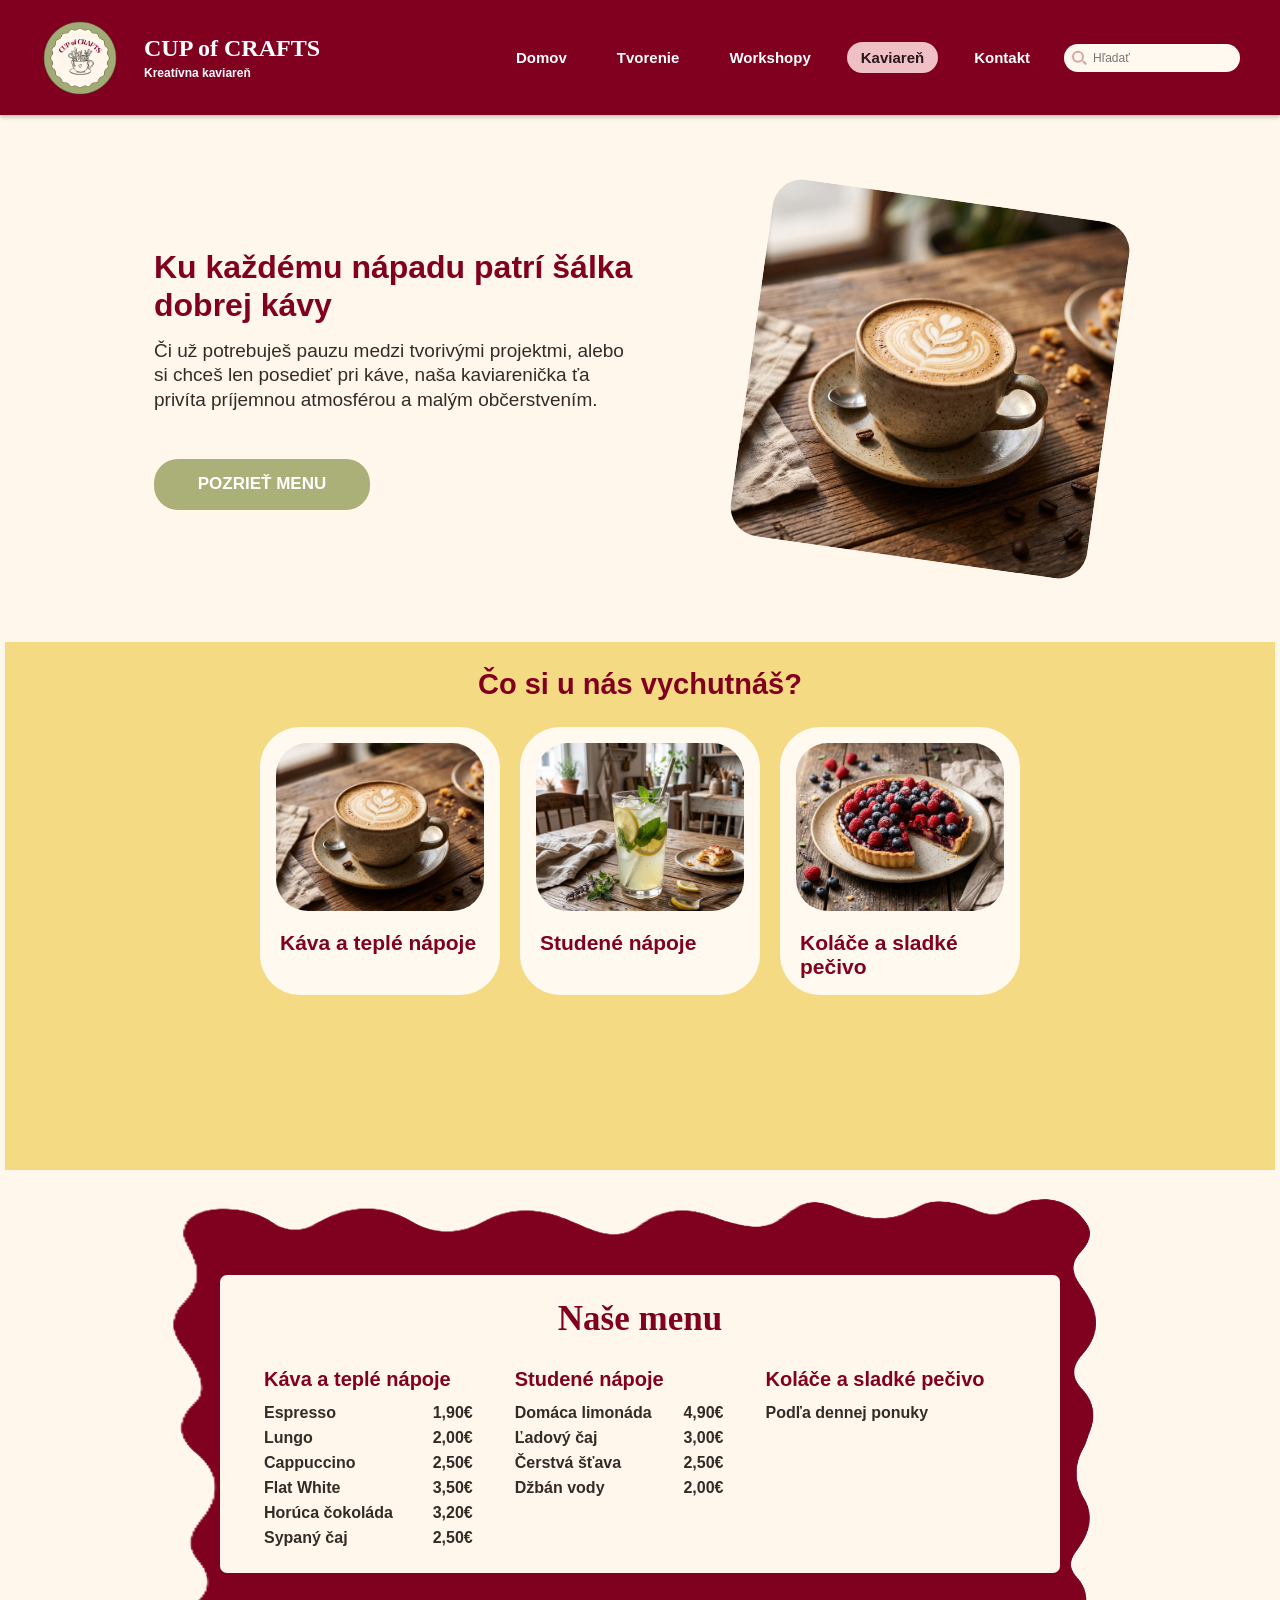
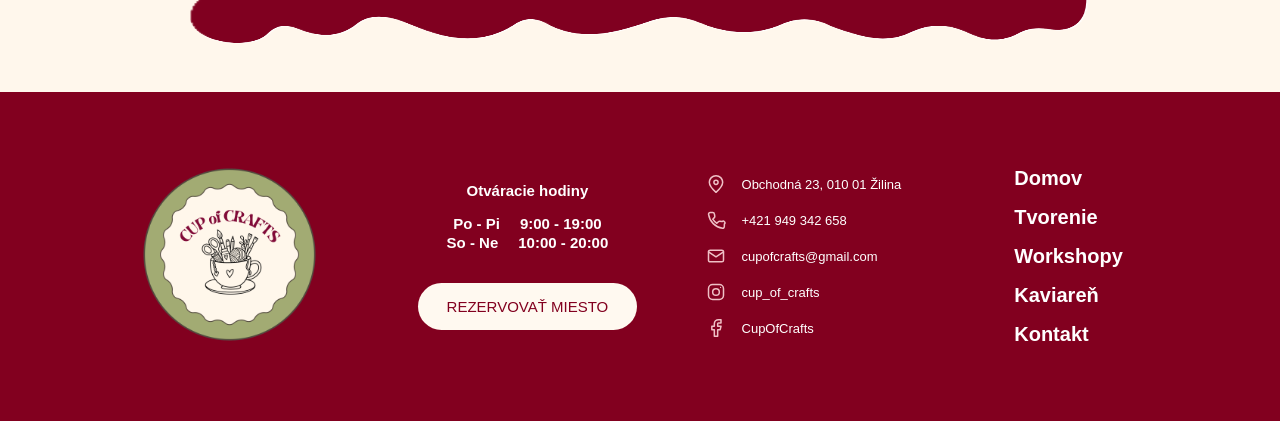
==== kaviaren.html @ c4d0d966 "vytvorenie podstranky kaviaren" ====
<!doctype html>
<html lang="sk">
<head>
  <meta charset="utf-8">
  <meta name="viewport" content="width=device-width, initial-scale=1">
  <meta name="theme-color" content="#82001f">
  <meta name="description" content="Pozri si ponuku kávy, studených nápojov a koláčov v kaviarni CUP of CRAFTS.">
  <title>Kaviareň | CUP of CRAFTS</title>
  <link rel="stylesheet" href="styles.css">
  <script src="script.js" defer></script>
</head>
<body class="page-kaviaren">
  <header class="site-header">
    <div class="header-inner">
      <a class="brand" href="index.html" aria-label="CUP of CRAFTS, domov">
        <img class="brand-seal" src="img/logo.png" alt="">
        <span class="brand-copy">
          <span class="brand-name">CUP of CRAFTS</span>
          <span class="brand-tagline">Kreatívna kaviareň</span>
        </span>
      </a>

      <button class="menu-toggle" type="button" aria-expanded="false" aria-controls="main-nav" aria-label="Otvoriť navigáciu">
        <span></span><span></span><span></span>
      </button>

      <nav class="main-nav" id="main-nav" aria-label="Hlavná navigácia">
        <a class="nav-link" href="index.html">Domov</a>
        <a class="nav-link" href="tvorenie.html">Tvorenie</a>
        <a class="nav-link" href="workshopy.html">Workshopy</a>
        <a class="nav-link is-active" href="kaviaren.html" aria-current="page">Kaviareň</a>
        <a class="nav-link" href="#kontakt">Kontakt</a>
      </nav>

      <form class="site-search" role="search">
        <label class="visually-hidden" for="site-search-input">Hľadať na stránke</label>
        <input id="site-search-input" name="q" type="search" placeholder="Hľadať" autocomplete="off">
        <button class="search-button" type="submit" aria-label="Hľadať"></button>
      </form>
    </div>
  </header>

  <main>
    <section class="cafe-intro searchable" id="uvod" aria-labelledby="cafe-title">
      <div class="cafe-intro-inner">
        <div class="cafe-intro-copy">
          <h1 id="cafe-title">Ku každému nápadu patrí šálka dobrej kávy</h1>
          <p>Či už potrebuješ pauzu medzi tvorivými projektmi, alebo si chceš len posedieť pri káve, naša kaviarenička ťa privíta príjemnou atmosférou a malým občerstvením.</p>
          <a class="button button-primary" href="#menu">Pozrieť menu</a>
        </div>
        <img class="cafe-intro-image" src="img/kavicka.jpg" alt="Šálka cappuccina s latte art na drevenom stole">
      </div>
    </section>

    <section class="cafe-offer searchable" aria-labelledby="cafe-offer-title">
      <div class="cafe-offer-inner">
        <h2 id="cafe-offer-title">Čo si u nás vychutnáš?</h2>
        <div class="cafe-offer-grid">
          <article class="cafe-offer-card">
            <img src="img/kavicka.jpg" alt="Šálka cappuccina s latte art" loading="lazy">
            <h3>Káva a teplé nápoje</h3>
          </article>
          <article class="cafe-offer-card">
            <img src="img/limonada.jpg" alt="Domáca limonáda s citrónom a mätou" loading="lazy">
            <h3>Studené nápoje</h3>
          </article>
          <article class="cafe-offer-card">
            <img src="img/kolacik.jpg" alt="Koláč s čerstvým lesným ovocím" loading="lazy">
            <h3>Koláče a sladké pečivo</h3>
          </article>
        </div>
      </div>
    </section>

    <section class="cafe-menu searchable" id="menu" aria-labelledby="cafe-menu-title">
      <div class="cafe-menu-frame">
        <img class="cafe-menu-frame-image" src="img/ramcek.png" alt="" aria-hidden="true">
        <div class="cafe-menu-card">
          <h2 id="cafe-menu-title">Naše menu</h2>
          <div class="cafe-menu-columns">
            <div class="cafe-menu-category">
              <h3>Káva a teplé nápoje</h3>
              <ul>
                <li><span>Espresso</span><span>1,90€</span></li>
                <li><span>Lungo</span><span>2,00€</span></li>
                <li><span>Cappuccino</span><span>2,50€</span></li>
                <li><span>Flat White</span><span>3,50€</span></li>
                <li><span>Horúca čokoláda</span><span>3,20€</span></li>
                <li><span>Sypaný čaj</span><span>2,50€</span></li>
              </ul>
            </div>
            <div class="cafe-menu-category">
              <h3>Studené nápoje</h3>
              <ul>
                <li><span>Domáca limonáda</span><span>4,90€</span></li>
                <li><span>Ľadový čaj</span><span>3,00€</span></li>
                <li><span>Čerstvá šťava</span><span>2,50€</span></li>
                <li><span>Džbán vody</span><span>2,00€</span></li>
              </ul>
            </div>
            <div class="cafe-menu-category">
              <h3>Koláče a sladké pečivo</h3>
              <p>Podľa dennej ponuky</p>
            </div>
          </div>
        </div>
      </div>
    </section>

    <p class="search-status visually-hidden" id="search-status" aria-live="polite"></p>
  </main>

  <footer class="site-footer" id="kontakt">
    <div class="footer-inner">
      <a class="footer-brand" href="index.html" aria-label="CUP of CRAFTS, späť na začiatok">
        <img class="brand-seal brand-seal-footer" src="img/logo.png" alt="">
      </a>

      <div class="footer-hours">
        <h2>Otváracie hodiny</h2>
        <p><span>Po - Pi</span><span>9:00 - 19:00</span></p>
        <p><span>So - Ne</span><span>10:00 - 20:00</span></p>
        <a class="button footer-button" href="tel:+421949342658">Rezervovať miesto</a>
      </div>

      <address class="footer-contact">
        <p><svg class="footer-contact-icon" viewBox="0 0 24 24" fill="none" stroke="currentColor" stroke-width="1.8" stroke-linecap="round" stroke-linejoin="round" aria-hidden="true"><path d="M20 10c0 5-8 12-8 12S4 15 4 10a8 8 0 1 1 16 0Z"/><circle cx="12" cy="10" r="2.5"/></svg><a href="https://maps.google.com/?q=Obchodn%C3%A1+23,+010+01+%C5%BDilina">Obchodná 23, 010 01 Žilina</a></p>
        <p><svg class="footer-contact-icon" viewBox="0 0 24 24" fill="none" stroke="currentColor" stroke-width="1.8" stroke-linecap="round" stroke-linejoin="round" aria-hidden="true"><path d="M22 16.92v3a2 2 0 0 1-2.18 2A19.79 19.79 0 0 1 3.08 5.18 2 2 0 0 1 5.07 3h3a2 2 0 0 1 2 1.72l.45 2.7a2 2 0 0 1-.57 1.73L8.1 11a16 16 0 0 0 4.9 4.9l1.85-1.85a2 2 0 0 1 1.73-.57l2.7.45A2 2 0 0 1 22 16.92Z"/></svg><a href="tel:+421949342658">+421 949 342 658</a></p>
        <p><svg class="footer-contact-icon" viewBox="0 0 24 24" fill="none" stroke="currentColor" stroke-width="1.8" stroke-linecap="round" stroke-linejoin="round" aria-hidden="true"><rect x="3" y="5" width="18" height="14" rx="2"/><path d="m3 7 9 6 9-6"/></svg><a href="mailto:cupofcrafts@gmail.com">cupofcrafts@gmail.com</a></p>
        <p><svg class="footer-contact-icon" viewBox="0 0 24 24" fill="none" stroke="currentColor" stroke-width="1.8" stroke-linecap="round" stroke-linejoin="round" aria-hidden="true"><rect x="3" y="3" width="18" height="18" rx="5"/><circle cx="12" cy="12" r="4"/><circle cx="17.5" cy="6.5" r=".7" fill="currentColor" stroke="none"/></svg><a href="https://instagram.com/cup_of_crafts">cup_of_crafts</a></p>
        <p><svg class="footer-contact-icon" viewBox="0 0 24 24" fill="none" stroke="currentColor" stroke-width="1.8" stroke-linecap="round" stroke-linejoin="round" aria-hidden="true"><path d="M18 2h-3a5 5 0 0 0-5 5v3H7v4h3v8h4v-8h3l1-4h-4V7a1 1 0 0 1 1-1h3z"/></svg><a href="https://facebook.com/CupOfCrafts">CupOfCrafts</a></p>
      </address>

      <nav class="footer-nav" aria-label="Navigácia v pätičke">
        <a href="index.html">Domov</a>
        <a href="tvorenie.html">Tvorenie</a>
        <a href="workshopy.html">Workshopy</a>
        <a href="kaviaren.html" aria-current="page">Kaviareň</a>
        <a href="#kontakt">Kontakt</a>
      </nav>
    </div>
  </footer>
</body>
</html>
---- styles.css ----
:root {
  color-scheme: light;
  --burgundy: #82001f;
  --cream: #fff7ec;
  --yellow: #f4da83;
  --olive: #aab078;
  --pink: #efc0c6;
  --card: #fff9f0;
  --text: #332b27;
  --placeholder: #e9e1d5;
  --serif: "DM Serif Display", Georgia, serif;
  --sans: Arial, "Helvetica Neue", sans-serif;
}

* {
  box-sizing: border-box;
}

html {
  scroll-behavior: smooth;
}

body {
  margin: 0;
  background: var(--cream);
  color: var(--text);
  font-family: var(--sans);
  font-size: 15px;
}

a {
  color: inherit;
}

h1,
h2,
h3 {
  color: var(--burgundy);
  font-family: var(--serif);
}

.section-shell {
  width: min(100% - 64px, 1200px);
  margin-inline: auto;
}

.visually-hidden {
  position: absolute;
  width: 1px;
  height: 1px;
  padding: 0;
  overflow: hidden;
  clip: rect(0, 0, 0, 0);
  white-space: nowrap;
  clip-path: inset(50%);
  border: 0;
}

.image-placeholder {
  display: block;
  background: var(--placeholder);
}

.site-header {
  position: relative;
  z-index: 2;
  min-height: clamp(86px, 9.55vw, 115px);
  background: var(--burgundy);
  color: white;
  box-shadow: 0 2px 4px rgb(34 17 10 / 25%);
}

.header-inner {
  display: flex;
  align-items: center;
  justify-content: space-between;
  width: min(100% - 64px, 1200px);
  min-height: clamp(86px, 9.55vw, 115px);
  margin-inline: auto;
  gap: 20px;
}

.brand {
  display: inline-flex;
  flex: 0 0 auto;
  align-items: center;
  gap: clamp(18px, 2vw, 24px);
  color: white;
  text-decoration: none;
}

.brand-seal {
  width: clamp(60px, 6.67vw, 80px);
  height: clamp(60px, 6.67vw, 80px);
  flex: 0 0 auto;
  border-radius: 50%;
  object-fit: contain;
}

.brand-copy {
  display: grid;
  gap: 4px;
}

.brand-name {
  font-family: var(--serif);
  font-size: clamp(18px, 2vw, 24px);
  font-weight: 700;
  white-space: nowrap;
}

.brand-tagline {
  font-size: clamp(9px, 1vw, 12px);
  font-weight: 700;
}

.main-nav {
  display: flex;
  align-items: center;
  gap: clamp(8px, 1.8vw, 22px);
  margin-left: auto;
}

.nav-link {
  padding: clamp(5px, 0.56vw, 7px) clamp(10px, 1.2vw, 14px);
  border-radius: 20px;
  color: white;
  font-size: clamp(11px, 1.22vw, 15px);
  font-weight: 700;
  text-decoration: none;
  white-space: nowrap;
}

.nav-link:hover,
.nav-link:focus-visible,
.nav-link.is-active {
  background: var(--pink);
  color: #28151a;
}

.site-search {
  position: relative;
  flex: 0 1 clamp(132px, 14.67vw, 176px);
}

.site-search input {
  width: 100%;
  height: clamp(21px, 2.34vw, 28px);
  padding: 3px 26px 3px 29px;
  border: 0;
  border-radius: 20px;
  background: var(--card);
  color: var(--text);
  font: clamp(9px, 1vw, 12px) var(--sans);
}

.search-button {
  position: absolute;
  top: 50%;
  left: 8px;
  width: 12px;
  height: 12px;
  padding: 0;
  transform: translateY(-60%);
  border: 2px solid #d6a5a9;
  border-radius: 50%;
  background: transparent;
  cursor: pointer;
}

.search-button::after {
  position: absolute;
  right: -5px;
  bottom: -3px;
  width: 5px;
  height: 2px;
  transform: rotate(45deg);
  background: #d6a5a9;
  content: "";
}

.menu-toggle {
  display: none;
}

.hero {
  display: flex;
  min-height: 550px;
  align-items: center;
  background:
    linear-gradient(90deg, rgb(0 0 0 / 78%) 0%, rgb(0 0 0 / 58%) 42%, rgb(0 0 0 / 24%) 76%, rgb(0 0 0 / 8%) 100%),
    url("img/hero1.jpg") center / cover no-repeat;
}

.hero-inner {
  width: min(100% - 64px, 1200px);
  margin: 0 auto;
  padding-block: 35px;
}

.hero h1 {
  margin: 0 0 clamp(14px, 1.56vw, 19px);
  color: white;
  font-family: var(--serif);
  font-size: clamp(36px, 4vw, 48px);
  font-weight: 700;
  line-height: 1.08;
  text-shadow: 0 1px 3px rgb(40 27 19 / 55%);
}

.hero-copy {
  max-width: clamp(360px, 40vw, 480px);
  margin: 0 0 clamp(17px, 1.89vw, 23px);
  color: white;
  font-size: clamp(14px, 1.56vw, 19px);
  font-weight: 700;
  line-height: 1.3;
  text-shadow: 0 1px 3px rgb(40 27 19 / 70%);
}

.button {
  display: inline-flex;
  min-width: clamp(162px, 18vw, 216px);
  min-height: clamp(38px, 4.23vw, 51px);
  align-items: center;
  justify-content: center;
  padding: clamp(9px, 1vw, 12px) clamp(22px, 2.45vw, 29px);
  border: 0;
  border-radius: 24px;
  font-family: var(--sans);
  font-size: clamp(13px, 1.45vw, 17px);
  font-weight: 700;
  line-height: 1.2;
  text-align: center;
  text-decoration: none;
  text-transform: uppercase;
  transition: filter 160ms ease, transform 160ms ease;
}

.button:hover {
  filter: brightness(0.96);
  transform: translateY(-1px);
}

.button:focus-visible,
a:focus-visible,
button:focus-visible,
input:focus-visible {
  outline: 3px solid #e6a8b4;
  outline-offset: 3px;
}

.button-primary,
.button-secondary {
  background: var(--olive);
  color: white;
}

.intro {
  display: grid;
  min-height: 550px;
  grid-template-columns: 1fr 1fr;
  align-items: center;
  gap: clamp(74px, 8.22vw, 99px);
  padding-block: clamp(46px, 5.12vw, 61px);
}

.intro-copy {
  padding-left: clamp(26px, 2.89vw, 35px);
}

.intro h2,
.feature-copy h2 {
  margin: 0 0 clamp(27px, 3vw, 36px);
  font-size: clamp(24px, 2.67vw, 32px);
  line-height: 1.2;
}

.intro p,
.feature-copy p {
  margin: 0 0 clamp(19px, 2.11vw, 25px);
  font-size: clamp(14px, 1.56vw, 19px);
  line-height: 1.38;
}

.intro-image {
  display: block;
  width: clamp(250px, 30vw, 360px);
  aspect-ratio: 1;
  justify-self: center;
  box-shadow: 0 5px 12px rgb(51 43 39 / 22%);
  object-fit: cover;
}

.offer-section {
  margin: clamp(18px, 2vw, 24px) clamp(14px, 1.56vw, 19px) 0;
  min-height: 550px;
  padding: clamp(56px, 6.2vw, 76px) 0 clamp(50px, 5.56vw, 67px);
  background: var(--yellow);
}

.offer-inner {
  width: min(100% - 64px, 1200px);
}

.offer-section h2 {
  margin: 0 0 clamp(28px, 3.11vw, 37px);
  font-size: clamp(26px, 2.89vw, 35px);
  line-height: 1.2;
  text-align: center;
}

.offer-grid {
  display: grid;
  grid-template-columns: repeat(4, minmax(0, 1fr));
  justify-content: center;
  gap: clamp(20px, 2.5vw, 30px);
}

.offer-card {
  display: flex;
  width: 100%;
  max-width: 250px;
  min-height: clamp(244px, 27.2vw, 326px);
  flex-direction: column;
  align-items: center;
  justify-self: center;
  padding: clamp(22px, 2.45vw, 29px) clamp(12px, 1.34vw, 16px) clamp(17px, 1.89vw, 23px);
  border-radius: clamp(34px, 3.78vw, 45px);
  background: var(--card);
  color: var(--text);
  text-align: center;
  text-decoration: none;
  transition: transform 160ms ease;
}

.offer-card:hover {
  transform: translateY(-3px);
}

.offer-image {
  width: clamp(82px, 9.12vw, 110px);
  height: clamp(82px, 9.12vw, 110px);
  margin-bottom: clamp(12px, 1.34vw, 16px);
  filter: drop-shadow(0 4px 5px rgb(51 43 39 / 22%));
  object-fit: contain;
}

.offer-card h3 {
  display: grid;
  min-height: 2.3em;
  place-items: center;
  margin: 0 0 clamp(18px, 2vw, 24px);
  font-family: var(--sans);
  font-size: clamp(15px, 1.67vw, 20px);
  line-height: 1.15;
}

.offer-card p {
  margin: 0;
  font-size: clamp(12px, 1.34vw, 16px);
  line-height: 1.25;
}

@media (max-width: 1100px) {
  .offer-grid {
    grid-template-columns: repeat(2, minmax(0, 250px));
    justify-content: center;
  }
}

.feature-row {
  display: flex;
  min-height: 550px;
  align-items: center;
  justify-content: space-between;
  gap: clamp(78px, 8.67vw, 104px);
  padding-block: clamp(36px, 4vw, 48px);
}

.feature-image {
  width: clamp(300px, 33.33vw, 400px);
  height: clamp(300px, 33.33vw, 400px);
  flex: 0 0 clamp(300px, 33.33vw, 400px);
  box-shadow: 0 5px 12px rgb(51 43 39 / 22%);
  object-fit: cover;
}

.feature-copy {
  flex: 1 1 0;
}

.feature-copy h2 {
  margin-bottom: clamp(26px, 2.89vw, 35px);
}

.feature-copy .button {
  margin-top: clamp(16px, 1.78vw, 21px);
}

.free-create {
  padding-top: clamp(36px, 4vw, 48px);
  padding-bottom: clamp(36px, 4vw, 48px);
}

.free-create .feature-copy p {
  margin-bottom: 19px;
}

.feature-band {
  margin: 0 clamp(2px, 0.22vw, 3px);
  min-height: 550px;
  background: var(--pink);
}

.feature-row-reverse {
  flex-direction: row-reverse;
}

.feature-row-reverse .feature-copy {
  padding-left: clamp(20px, 2.23vw, 27px);
}

.cafe-row {
  min-height: 550px;
}

.cafe-image {
  margin-left: clamp(-16px, -1.33vw, -12px);
  object-position: center 70%;
}

.site-footer {
  width: 100%;
  min-height: clamp(247px, 27.45vw, 329px);
  background: var(--burgundy);
  color: white;
}

.footer-inner {
  display: grid;
  width: min(100% - 64px, 1200px);
  min-height: clamp(247px, 27.45vw, 329px);
  grid-template-columns: 1.15fr 1.35fr 1.3fr 0.75fr;
  align-items: center;
  gap: clamp(28px, 3.11vw, 37px);
  margin-inline: auto;
  padding: clamp(32px, 3.56vw, 43px) clamp(52px, 5.78vw, 69px);
}

.footer-brand {
  justify-self: center;
}

.brand-seal-footer {
  width: clamp(142px, 15.78vw, 189px);
  height: clamp(142px, 15.78vw, 189px);
}

.footer-hours h2 {
  margin: 0 0 clamp(12px, 1.34vw, 16px);
  color: white;
  font-family: var(--sans);
  font-size: clamp(11px, 1.23vw, 15px);
  text-align: center;
}

.footer-hours p {
  display: flex;
  justify-content: center;
  gap: clamp(15px, 1.67vw, 20px);
  margin: 0;
  font-size: clamp(11px, 1.23vw, 15px);
  font-weight: 700;
  line-height: 1.25;
}

.footer-button {
  display: flex;
  width: fit-content;
  min-width: clamp(156px, 17.34vw, 208px);
  min-height: clamp(35px, 3.9vw, 47px);
  margin: clamp(23px, 2.56vw, 31px) auto 0;
  background: var(--card);
  color: var(--burgundy);
  font-size: clamp(11px, 1.23vw, 15px);
  font-weight: 400;
}

.footer-contact {
  display: grid;
  gap: clamp(12px, 1.34vw, 16px);
  font-size: clamp(10px, 1.12vw, 13px);
  font-style: normal;
}

.footer-contact p {
  display: flex;
  align-items: center;
  gap: clamp(12px, 1.34vw, 16px);
  margin: 0;
}

.footer-contact-icon {
  width: 20px;
  height: 20px;
  flex: 0 0 20px;
  color: var(--pink);
}

.footer-contact a {
  text-decoration: none;
}

.footer-contact a:hover,
.footer-nav a:hover {
  text-decoration: underline;
}

.footer-nav {
  display: grid;
  gap: clamp(12px, 1.34vw, 16px);
}

.footer-nav a {
  color: white;
  font-size: clamp(15px, 1.67vw, 20px);
  font-weight: 700;
  text-decoration: none;
}

.page-tvorenie .header-inner {
  width: min(100% - 64px, 1200px);
}

.page-workshopy .workshop-hero {
  display: flex;
  min-height: 500px;
  align-items: center;
  background:
    linear-gradient(90deg, rgb(0 0 0 / 70%) 0%, rgb(0 0 0 / 38%) 48%, rgb(0 0 0 / 8%) 100%),
    url("img/workshopy_hero.jpg") center 52% / cover no-repeat;
}

.workshop-hero-inner {
  width: min(100% - 64px, 1200px);
  margin-inline: auto;
  padding-block: 36px;
}

.workshop-hero h1 {
  margin: 0 0 20px;
  color: white;
  font-family: var(--sans);
  font-size: clamp(34px, 4vw, 48px);
  font-weight: 700;
  line-height: 1.1;
  text-shadow: 0 1px 3px rgb(40 27 19 / 60%);
}

.workshop-hero p {
  margin: 0;
  color: white;
  font-size: clamp(15px, 1.56vw, 19px);
  font-weight: 700;
  text-transform: uppercase;
  text-shadow: 0 1px 3px rgb(40 27 19 / 70%);
}

.workshop-intro {
  display: flex;
  min-height: 500px;
  flex-direction: column;
  align-items: center;
  justify-content: center;
  padding: 38px 24px 44px;
  text-align: center;
}

.workshop-intro h2,
.workshop-gallery h2 {
  margin: 0 0 18px;
  font-family: var(--sans);
  font-size: clamp(25px, 2.67vw, 32px);
  line-height: 1.2;
}

.workshop-intro p {
  margin: 0 0 14px;
  font-size: clamp(14px, 1.56vw, 18px);
  font-weight: 700;
  line-height: 1.3;
}

.workshop-intro .workshop-intro-prompt {
  margin-bottom: 24px;
}

.workshop-included {
  display: flex;
  min-height: 86px;
  align-items: center;
  gap: 14px;
  padding: 14px 22px;
  border: 2px solid var(--burgundy);
  border-radius: 20px;
  color: var(--burgundy);
  text-align: left;
}

.workshop-included svg {
  width: 40px;
  height: 40px;
  flex: 0 0 40px;
}

.workshop-included span {
  font-size: clamp(14px, 1.45vw, 17px);
  line-height: 1.2;
}

.workshop-schedule {
  min-height: 500px;
  margin: 0 clamp(3px, 0.35vw, 8px);
  padding: 26px clamp(32px, 4.8vw, 58px) 50px;
  background: var(--yellow);
}

.workshop-schedule-inner {
  width: min(100%, 1120px);
  margin-inline: auto;
}

.workshop-schedule h2 {
  margin: 0 0 27px;
  font-family: var(--sans);
  font-size: clamp(23px, 2.45vw, 29px);
  line-height: 1.2;
}

.workshop-list {
  display: grid;
  gap: 20px;
}

.workshop-card {
  display: grid;
  min-height: 250px;
  grid-template-columns: minmax(150px, 0.82fr) minmax(0, 2fr) minmax(130px, 0.78fr);
  align-items: center;
  gap: clamp(20px, 3.3vw, 40px);
  padding: 18px clamp(22px, 3.8vw, 46px);
  border-radius: 38px;
  background: var(--card);
}

.workshop-date {
  display: grid;
  justify-items: center;
  gap: 7px;
  color: var(--burgundy);
  text-align: center;
}

.workshop-date svg {
  width: 36px;
  height: 36px;
}

.workshop-date strong {
  font-size: clamp(20px, 2.34vw, 28px);
  line-height: 1.1;
}

.workshop-date span {
  color: var(--text);
  font-size: clamp(12px, 1.34vw, 16px);
  font-weight: 700;
  white-space: nowrap;
}

.workshop-details h3 {
  margin: 0 0 10px;
  font-family: var(--sans);
  font-size: clamp(17px, 1.9vw, 23px);
  line-height: 1.15;
}

.workshop-details p {
  margin: 0 0 12px;
  font-size: clamp(12px, 1.34vw, 15px);
  line-height: 1.4;
}

.workshop-details .workshop-price {
  margin-bottom: 16px;
  color: var(--burgundy);
  font-weight: 700;
}

.workshop-button {
  min-width: 150px;
  min-height: 30px;
  padding: 6px 20px;
  background: var(--olive);
  color: white;
  font-size: 12px;
}

.workshop-card-image {
  display: block;
  width: 100%;
  max-width: 156px;
  aspect-ratio: 1.25;
  justify-self: end;
  border-radius: 24px;
  object-fit: cover;
}

.workshop-gallery {
  min-height: 500px;
  padding: 60px clamp(24px, 3.2vw, 38px) 94px;
  text-align: center;
}

.workshop-gallery h2 {
  margin-bottom: 38px;
}

.workshop-gallery-grid {
  display: grid;
  width: min(100%, 1200px);
  grid-template-columns: repeat(4, minmax(0, 1fr));
  gap: clamp(18px, 3vw, 36px);
  margin-inline: auto;
}

.workshop-gallery-grid img {
  display: block;
  width: 100%;
  aspect-ratio: 1;
  object-fit: cover;
}

.creation-intro {
  width: 100%;
  min-height: 500px;
  padding-block: 70px;
}

.creation-intro-inner {
  display: grid;
  min-height: 360px;
  grid-template-columns: 1fr 0.9fr;
  align-items: center;
  gap: clamp(60px, 8vw, 120px);
}

.creation-intro-copy {
  padding-left: 32px;
}

.creation-intro h1 {
  margin: 0 0 32px;
  font-size: clamp(36px, 4vw, 48px);
  line-height: 1.2;
}

.creation-intro p {
  max-width: 520px;
  margin: 0 0 56px;
  font-size: clamp(15px, 1.56vw, 19px);
  line-height: 1.3;
}

.creation-intro-image {
  display: block;
  width: min(100%, 400px);
  aspect-ratio: 1;
  justify-self: center;
  transform: rotate(7deg);
  border-radius: 58px;
}

.creation-steps {
  width: 100%;
  min-height: 500px;
  padding-block: 50px;
  background: var(--pink);
}

.creation-steps-inner {
  padding-inline: clamp(24px, 4vw, 48px);
}

.creation-steps h2,
.craft-options h2,
.pricing-card h2,
.creation-groups h2 {
  font-size: clamp(26px, 2.67vw, 32px);
}

.creation-steps h2 {
  margin: 0 0 40px;
  text-align: center;
}

.steps-grid {
  display: grid;
  grid-template-columns: repeat(4, 230px);
  justify-content: center;
  gap: clamp(20px, 3.4vw, 36px);
  margin: 0;
  padding: 0;
  list-style: none;
}

.step-card {
  display: flex;
  width: 230px;
  height: 265px;
  flex-direction: column;
  align-items: center;
  justify-content: center;
  padding: 28px 18px;
  border-radius: 38px;
  background: var(--card);
  text-align: center;
}

.step-number {
  display: grid;
  width: 46px;
  aspect-ratio: 1;
  place-items: center;
  margin-bottom: 26px;
  border-radius: 50%;
  background: var(--pink);
  color: var(--text);
  font-size: 18px;
  font-weight: 700;
}

.step-card h3 {
  display: grid;
  width: 100%;
  min-height: 3.75em;
  place-items: center;
  margin: 0;
  font-size: clamp(15px, 1.3vw, 17px);
  line-height: 1.25;
}

@media (max-width: 1190px) {
  .steps-grid {
    grid-template-columns: repeat(2, 230px);
  }
}

.craft-options {
  width: 100%;
  min-height: 500px;
  padding-block: 72px 76px;
}

.craft-options-inner {
  margin-inline: auto;
}

.craft-options h2 {
  margin: 0 0 46px;
}

.craft-grid {
  display: grid;
  grid-template-columns: repeat(3, minmax(0, 1fr));
  gap: 36px 16px;
}

.craft-card {
  position: relative;
  height: 300px;
  border-radius: 42px;
  box-shadow: 0 8px 10px rgb(51 43 39 / 32%);
}

.craft-card-space {
  display: block;
  width: 100%;
  height: 300px;
  border-radius: inherit;
  object-fit: cover;
}

.craft-card::after {
  position: absolute;
  inset: 0;
  border-radius: inherit;
  background: linear-gradient(180deg, transparent 40%, rgb(0 0 0 / 68%) 100%);
  content: "";
  pointer-events: none;
}

.craft-card h3 {
  position: absolute;
  z-index: 1;
  right: 24px;
  bottom: 20px;
  left: 30px;
  margin: 0;
  color: white;
  font-size: clamp(18px, 1.67vw, 21px);
  line-height: 1.2;
}

.creation-pricing {
  display: grid;
  width: 100%;
  min-height: 500px;
  place-items: center;
  margin-bottom: 44px;
}

.pricing-frame {
  position: relative;
  display: grid;
  width: min(100% - 96px, 1100px);
  aspect-ratio: 2.25;
  place-items: center;
  padding: 28px 0;
}

.pricing-frame-image {
  position: absolute;
  inset: 0;
  width: 100%;
  height: 100%;
  object-fit: fill;
}

.pricing-card {
  position: relative;
  z-index: 1;
  display: grid;
  width: 74%;
  place-content: center;
  padding: 20px 28px;
  border-radius: 6px;
  background: var(--cream);
  text-align: center;
}

.pricing-card h2 {
  margin: 0 0 14px;
}

.pricing-card p {
  margin: 0 0 16px;
  font-size: 18px;
  line-height: 1.55;
}

.pricing-card .pricing-note {
  margin: 2px 0 0;
  font-size: 18px;
}

.creation-groups {
  width: 100%;
  min-height: 500px;
  padding-block: 0;
  background: var(--yellow);
}

.creation-groups-inner {
  position: relative;
  display: flex;
  min-height: 500px;
  flex-direction: column;
  align-items: center;
  justify-content: center;
  padding: 34px 150px 36px;
  text-align: center;
}

.creation-groups h2 {
  margin: 0 0 8px;
  transform: translateY(-8px);
}

.creation-groups .group-capacity {
  margin: 0 0 20px;
  font-size: 18px;
  color: var(--text);
  font-weight: 700;
}

.creation-groups p:not(.group-capacity) {
  margin: 0 0 36px;
  font-size: 18px;
  line-height: 1.4;
}

[data-search-match="true"] {
  outline: 3px solid var(--olive);
  outline-offset: -3px;
}

@media (max-width: 760px) {
  .page-tvorenie .header-inner {
    width: min(100% - 32px, 728px);
  }

  .workshop-card {
    grid-template-columns: minmax(130px, 0.8fr) minmax(0, 2fr) minmax(110px, 0.75fr);
    gap: 18px;
    padding-inline: 24px;
  }

  .workshop-date span {
    white-space: normal;
  }

  .workshop-card-image {
    max-width: 132px;
  }

  .workshop-gallery-grid {
    grid-template-columns: repeat(2, minmax(0, 1fr));
    gap: 18px;
  }

  .creation-intro {
    min-height: 500px;
    padding-block: 54px;
  }

  .creation-intro-inner {
    min-height: 392px;
    grid-template-columns: 1fr 0.8fr;
    gap: 28px;
  }

  .creation-intro-copy {
    padding-left: 0;
  }

  .creation-intro p {
    margin-bottom: 30px;
  }

  .creation-steps {
    padding-block: 48px;
  }

  .creation-steps-inner {
    padding-inline: 28px;
  }

  .creation-steps h2 {
    margin-bottom: 36px;
  }

  .steps-grid {
    grid-template-columns: repeat(2, 230px);
    gap: 20px;
  }

  .step-card {
    min-height: 240px;
    border-radius: 42px;
  }

  .step-number {
    width: 44px;
    margin-bottom: 24px;
    font-size: 18px;
  }

  .craft-options {
    padding-block: 52px;
  }

  .craft-grid {
    gap: 20px 14px;
  }

  .craft-card {
    height: 240px;
  }

  .craft-card-space {
    height: 240px;
  }

  .creation-pricing {
    min-height: 500px;
  }

  .pricing-frame {
    width: min(100% - 40px, 900px);
    aspect-ratio: 2.2;
  }

  .creation-groups-inner {
    padding-inline: 90px;
  }

  .header-inner {
    width: min(100% - 32px, 728px);
    gap: 12px;
  }

  .brand-seal {
    width: 48px;
    height: 48px;
  }

  .brand-name {
    font-size: 16px;
  }

  .main-nav {
    gap: 4px;
  }

  .nav-link {
    padding-inline: 8px;
    font-size: 10px;
  }

  .site-search {
    flex-basis: 110px;
  }

  .offer-grid {
    gap: 18px;
  }

  .offer-card {
    min-height: 226px;
  }

  .feature-row {
    gap: 34px;
  }

  .feature-image {
    width: min(42vw, 260px);
    height: min(42vw, 260px);
    flex-basis: min(42vw, 260px);
  }

  .footer-inner {
    width: min(100% - 48px, 728px);
    grid-template-columns: 0.8fr 1.2fr 1.2fr;
    padding-inline: 28px;
  }

  .footer-brand {
    grid-row: span 2;
  }

  .brand-seal-footer {
    width: 110px;
    height: 110px;
  }
}

@media (max-width: 560px) {
  .page-workshopy .workshop-hero {
    min-height: 500px;
    background-position: 55% center;
  }

  .workshop-hero-inner {
    width: min(100% - 40px, 440px);
  }

  .workshop-hero h1 {
    font-size: 34px;
  }

  .workshop-intro {
    min-height: 500px;
    padding: 38px 20px 42px;
  }

  .workshop-intro h2 {
    margin-bottom: 16px;
  }

  .workshop-intro p {
    font-size: 15px;
  }

  .workshop-intro .workshop-intro-prompt {
    margin-bottom: 20px;
  }

  .workshop-included {
    min-height: 76px;
    gap: 10px;
    padding: 12px 14px;
    border-radius: 18px;
  }

  .workshop-included svg {
    width: 34px;
    height: 34px;
    flex-basis: 34px;
  }

  .workshop-included span {
    font-size: 13px;
  }

  .workshop-schedule {
    padding: 28px 14px 38px;
  }

  .workshop-schedule h2 {
    margin-bottom: 20px;
    font-size: 23px;
  }

  .workshop-list {
    gap: 14px;
  }

  .workshop-card {
    grid-template-columns: 90px minmax(0, 1fr);
    gap: 12px;
    min-height: 0;
    padding: 18px 14px;
    border-radius: 26px;
  }

  .workshop-date {
    gap: 6px;
  }

  .workshop-date svg {
    width: 30px;
    height: 30px;
  }

  .workshop-date strong {
    font-size: 18px;
  }

  .workshop-date span {
    font-size: 11px;
  }

  .workshop-details h3 {
    font-size: 17px;
  }

  .workshop-details p {
    font-size: 12px;
  }

  .workshop-button {
    min-width: 132px;
  }

  .workshop-card-image {
    display: none;
  }

  .workshop-gallery {
    padding: 42px 18px 58px;
  }

  .workshop-gallery h2 {
    margin-bottom: 24px;
    font-size: 22px;
  }

  .workshop-gallery-grid {
    gap: 12px;
  }

  .creation-intro {
    padding-block: 42px 54px;
  }

  .creation-intro-inner {
    grid-template-columns: 1fr;
    gap: 36px;
  }

  .creation-intro h1 {
    margin-bottom: 18px;
    font-size: 32px;
  }

  .creation-intro p {
    margin-bottom: 24px;
    font-size: 16px;
  }

  .creation-intro-image {
    width: min(78vw, 330px);
  }

  .creation-steps {
    padding-block: 34px;
  }

  .creation-steps-inner {
    padding-inline: 14px;
  }

  .creation-steps h2 {
    margin-bottom: 26px;
  }

  .steps-grid {
    grid-template-columns: 230px;
    gap: 12px;
  }

  .step-card {
    min-height: 190px;
    padding: 20px 10px;
    border-radius: 30px;
  }

  .step-number {
    width: 40px;
    margin-bottom: 18px;
    font-size: 17px;
  }

  .step-card h3 {
    font-size: 16px;
  }

  .craft-options {
    padding-block: 42px;
  }

  .craft-options h2 {
    margin-bottom: 24px;
  }

  .craft-grid {
    grid-template-columns: repeat(2, minmax(0, 1fr));
    gap: 12px;
  }

  .craft-card {
    height: 205px;
    border-radius: 26px;
  }

  .craft-card-space {
    height: 205px;
  }

  .craft-card h3 {
    right: 10px;
    bottom: 12px;
    left: 14px;
    font-size: 16px;
  }

  .creation-pricing {
    min-height: 500px;
    margin-bottom: 20px;
  }

  .pricing-frame {
    width: calc(100% - 20px);
    aspect-ratio: auto;
    min-height: 350px;
    padding: 34px 0;
  }

  .pricing-card {
    width: 78%;
    padding: 18px 12px;
  }

  .pricing-card p {
    font-size: 18px;
  }

  .creation-groups-inner {
    min-height: 500px;
    padding: 30px 24px 105px;
  }

  .creation-groups p:not(.group-capacity) {
    font-size: 18px;
  }

  .site-header,
  .header-inner {
    min-height: 74px;
  }

  .header-inner {
    justify-content: flex-start;
  }

  .brand {
    gap: 10px;
  }

  .brand-seal {
    width: 44px;
    height: 44px;
  }

  .brand-name {
    font-size: 15px;
  }

  .brand-tagline {
    font-size: 8px;
  }

  .menu-toggle {
    display: grid;
    width: 38px;
    height: 38px;
    flex: 0 0 auto;
    align-content: center;
    justify-items: center;
    gap: 5px;
    margin-left: auto;
    border: 0;
    border-radius: 50%;
    background: transparent;
    cursor: pointer;
  }

  .menu-toggle span {
    width: 20px;
    height: 2px;
    background: white;
  }

  .main-nav {
    position: absolute;
    top: 100%;
    right: 0;
    left: 0;
    display: none;
    align-items: stretch;
    padding: 12px 20px 18px;
    background: var(--burgundy);
  }

  .main-nav.is-open {
    display: grid;
  }

  .nav-link {
    padding: 11px 14px;
    font-size: 13px;
  }

  .site-search {
    position: absolute;
    right: 56px;
    width: clamp(88px, 22vw, 112px);
  }

  .hero {
    min-height: 550px;
  }

  .hero-inner,
  .section-shell {
    width: min(100% - 40px, 440px);
  }

  .hero h1 {
    font-size: 34px;
  }

  .desktop-break {
    display: none;
  }

  .intro {
    min-height: 550px;
    grid-template-columns: 1fr;
    gap: 30px;
    padding-block: 54px;
  }

  .intro-copy {
    padding-left: 0;
  }

  .intro h2,
  .feature-copy h2 {
    margin-bottom: 20px;
    font-size: 23px;
  }

  .intro-image {
    width: min(76vw, 300px);
  }

  .offer-section {
    margin-inline: 8px;
    padding-block: 28px 32px;
  }

  .offer-inner {
    width: min(100% - 28px, 440px);
  }

  .offer-section h2 {
    margin-bottom: 22px;
    font-size: 23px;
  }

  .offer-grid {
    gap: 12px;
  }

  .offer-card {
    min-height: 218px;
    padding-inline: 10px;
    border-radius: 28px;
  }

  .offer-card h3 {
    margin-bottom: 12px;
    font-size: 14px;
  }

  .offer-card p {
    font-size: 11px;
  }

  .feature-row,
  .feature-row-reverse {
    min-height: 550px;
    flex-direction: column;
    align-items: stretch;
    gap: 26px;
    padding-block: 38px;
  }

  .feature-image {
    width: min(78vw, 320px);
    height: min(78vw, 320px);
    flex: 0 0 auto;
    align-self: center;
  }

  .feature-row-reverse .feature-copy {
    padding-left: 0;
  }

  .feature-copy .button {
    margin-top: 4px;
  }

  .cafe-row {
    min-height: 550px;
  }

  .cafe-image {
    margin-left: 0;
  }

  .footer-inner {
    width: min(100% - 40px, 440px);
    min-height: 0;
    grid-template-columns: 1fr 1fr;
    gap: 30px 20px;
    padding: 34px 22px;
  }

  .footer-brand {
    grid-row: auto;
    justify-self: start;
  }

  .brand-seal-footer {
    width: 100px;
    height: 100px;
  }

  .footer-hours {
    align-self: center;
  }

  .footer-contact {
    gap: 14px;
    font-size: 10px;
  }

  .footer-nav {
    justify-self: end;
    gap: 14px;
  }

  .footer-nav a {
    font-size: 14px;
  }
}

@media (prefers-reduced-motion: reduce) {
  html {
    scroll-behavior: auto;
  }

  *,
  *::before,
  *::after {
    transition-duration: 0.01ms !important;
  }
}

.cafe-intro {
  display: grid;
  min-height: clamp(375px, 41.2vw, 550px);
  align-items: center;
}

.cafe-intro-inner {
  display: grid;
  width: min(100% - 64px, 1000px);
  grid-template-columns: 1fr 0.85fr;
  align-items: center;
  gap: clamp(42px, 7vw, 84px);
  margin-inline: auto;
  padding-block: 36px;
}

.cafe-intro-copy {
  padding-left: clamp(0px, 1.2vw, 14px);
}

.cafe-intro h1 {
  margin: 0 0 14px;
  font-family: var(--sans);
  font-size: clamp(24px, 2.67vw, 32px);
  line-height: 1.2;
}

.cafe-intro p {
  max-width: 470px;
  margin: 0 0 46px;
  font-size: clamp(14px, 1.56vw, 19px);
  line-height: 1.3;
}

.cafe-intro .button {
  min-width: clamp(162px, 18vw, 216px);
}

.cafe-intro-image {
  display: block;
  width: min(100%, clamp(250px, 30vw, 360px));
  aspect-ratio: 1;
  justify-self: center;
  transform: rotate(8deg);
  border-radius: 30px;
  object-fit: cover;
}

.cafe-offer {
  min-height: clamp(375px, 41.2vw, 550px);
  margin-inline: 5px;
  padding: clamp(18px, 2.2vw, 26px) 0;
  background: var(--yellow);
}

.cafe-offer-inner {
  width: min(100% - 64px, 760px);
  margin-inline: auto;
}

.cafe-offer h2 {
  margin: 0 0 clamp(18px, 2.2vw, 26px);
  font-family: var(--sans);
  font-size: clamp(22px, 2.45vw, 29px);
  text-align: center;
}

.cafe-offer-grid {
  display: grid;
  grid-template-columns: repeat(3, minmax(0, 1fr));
  gap: clamp(14px, 1.8vw, 20px);
}

.cafe-offer-card {
  min-width: 0;
  padding: clamp(12px, 1.45vw, 16px);
  border-radius: clamp(28px, 3.4vw, 40px);
  background: var(--card);
}

.cafe-offer-card img {
  display: block;
  width: 100%;
  aspect-ratio: 1.24;
  border-radius: clamp(22px, 2.7vw, 32px);
  object-fit: cover;
}

.cafe-offer-card h3 {
  margin: clamp(14px, 1.7vw, 20px) 4px 0;
  font-family: var(--sans);
  font-size: clamp(16px, 1.78vw, 21px);
  line-height: 1.15;
}

.cafe-menu {
  display: grid;
  min-height: 460px;
  place-items: center;
  padding-block: 10px 24px;
}

.cafe-menu-frame {
  position: relative;
  display: grid;
  width: min(100% - 64px, 1000px);
  aspect-ratio: 2.05;
  place-items: center;
  padding: 28px 0;
}

.cafe-menu-frame-image {
  position: absolute;
  inset: 0;
  width: 100%;
  height: 100%;
  object-fit: fill;
}

.cafe-menu-card {
  position: relative;
  z-index: 1;
  width: 84%;
  min-height: 69%;
  padding: clamp(16px, 2vw, 24px) clamp(24px, 4vw, 44px);
  border-radius: 7px;
  background: var(--cream);
}

.cafe-menu-card h2 {
  margin: 0 0 clamp(18px, 2.4vw, 28px);
  font-size: clamp(25px, 3vw, 35px);
  text-align: center;
}

.cafe-menu-columns {
  display: grid;
  grid-template-columns: 1fr 1fr 1.2fr;
  gap: clamp(18px, 3.5vw, 42px);
}

.cafe-menu-category h3 {
  margin: 0 0 12px;
  font-family: var(--sans);
  font-size: clamp(16px, 1.98vw, 20px);
  line-height: 1.2;
}

.cafe-menu-category ul {
  display: grid;
  gap: 5px;
  margin: 0;
  padding: 0;
  list-style: none;
}

.cafe-menu-category li,
.cafe-menu-category p {
  margin: 0;
  font-size: clamp(12px, 1.45vw, 16px);
  font-weight: 700;
  line-height: 1.25;
}

.cafe-menu-category li {
  display: flex;
  justify-content: space-between;
  gap: 8px;
}

@media (max-width: 760px) {
  .cafe-intro-inner {
    width: min(100% - 40px, 620px);
    gap: 28px;
  }

  .cafe-offer-inner {
    width: min(100% - 40px, 620px);
  }

  .cafe-menu-frame {
    width: min(100% - 40px, 700px);
  }

  .cafe-menu-card {
    width: 86%;
    padding-inline: 22px;
  }
}

@media (max-width: 560px) {
  .cafe-intro {
    min-height: 0;
  }

  .cafe-intro-inner {
    grid-template-columns: 1fr;
    gap: 30px;
    padding-block: 42px 54px;
  }

  .cafe-intro-copy {
    padding-left: 0;
  }

  .cafe-intro h1 {
    font-size: 25px;
  }

  .cafe-intro p {
    margin-bottom: 24px;
  }

  .cafe-intro-image {
    width: min(72vw, 300px);
  }

  .cafe-offer {
    min-height: 0;
    padding-block: 28px 32px;
  }

  .cafe-offer-inner {
    width: min(100% - 28px, 440px);
  }

  .cafe-offer h2 {
    margin-bottom: 22px;
    font-size: 23px;
  }

  .cafe-offer-grid {
    grid-template-columns: 1fr;
    gap: 14px;
  }

  .cafe-offer-card {
    display: grid;
    grid-template-columns: 100px 1fr;
    align-items: center;
    gap: 16px;
    padding: 12px;
    border-radius: 26px;
  }

  .cafe-offer-card img {
    aspect-ratio: 1;
    border-radius: 18px;
  }

  .cafe-offer-card h3 {
    margin: 0;
    font-size: 16px;
  }

  .cafe-menu {
    min-height: 0;
    padding-block: 24px;
  }

  .cafe-menu-frame {
    width: calc(100% - 20px);
    aspect-ratio: auto;
    padding-block: 42px;
  }

  .cafe-menu-card {
    width: 84%;
    padding: 22px 18px;
  }

  .cafe-menu-card h2 {
    margin-bottom: 22px;
  }

  .cafe-menu-columns {
    grid-template-columns: 1fr;
    gap: 22px;
  }

  .cafe-menu-category h3 {
    font-size: 16px;
  }

  .cafe-menu-category li,
  .cafe-menu-category p {
    font-size: 14px;
  }
}
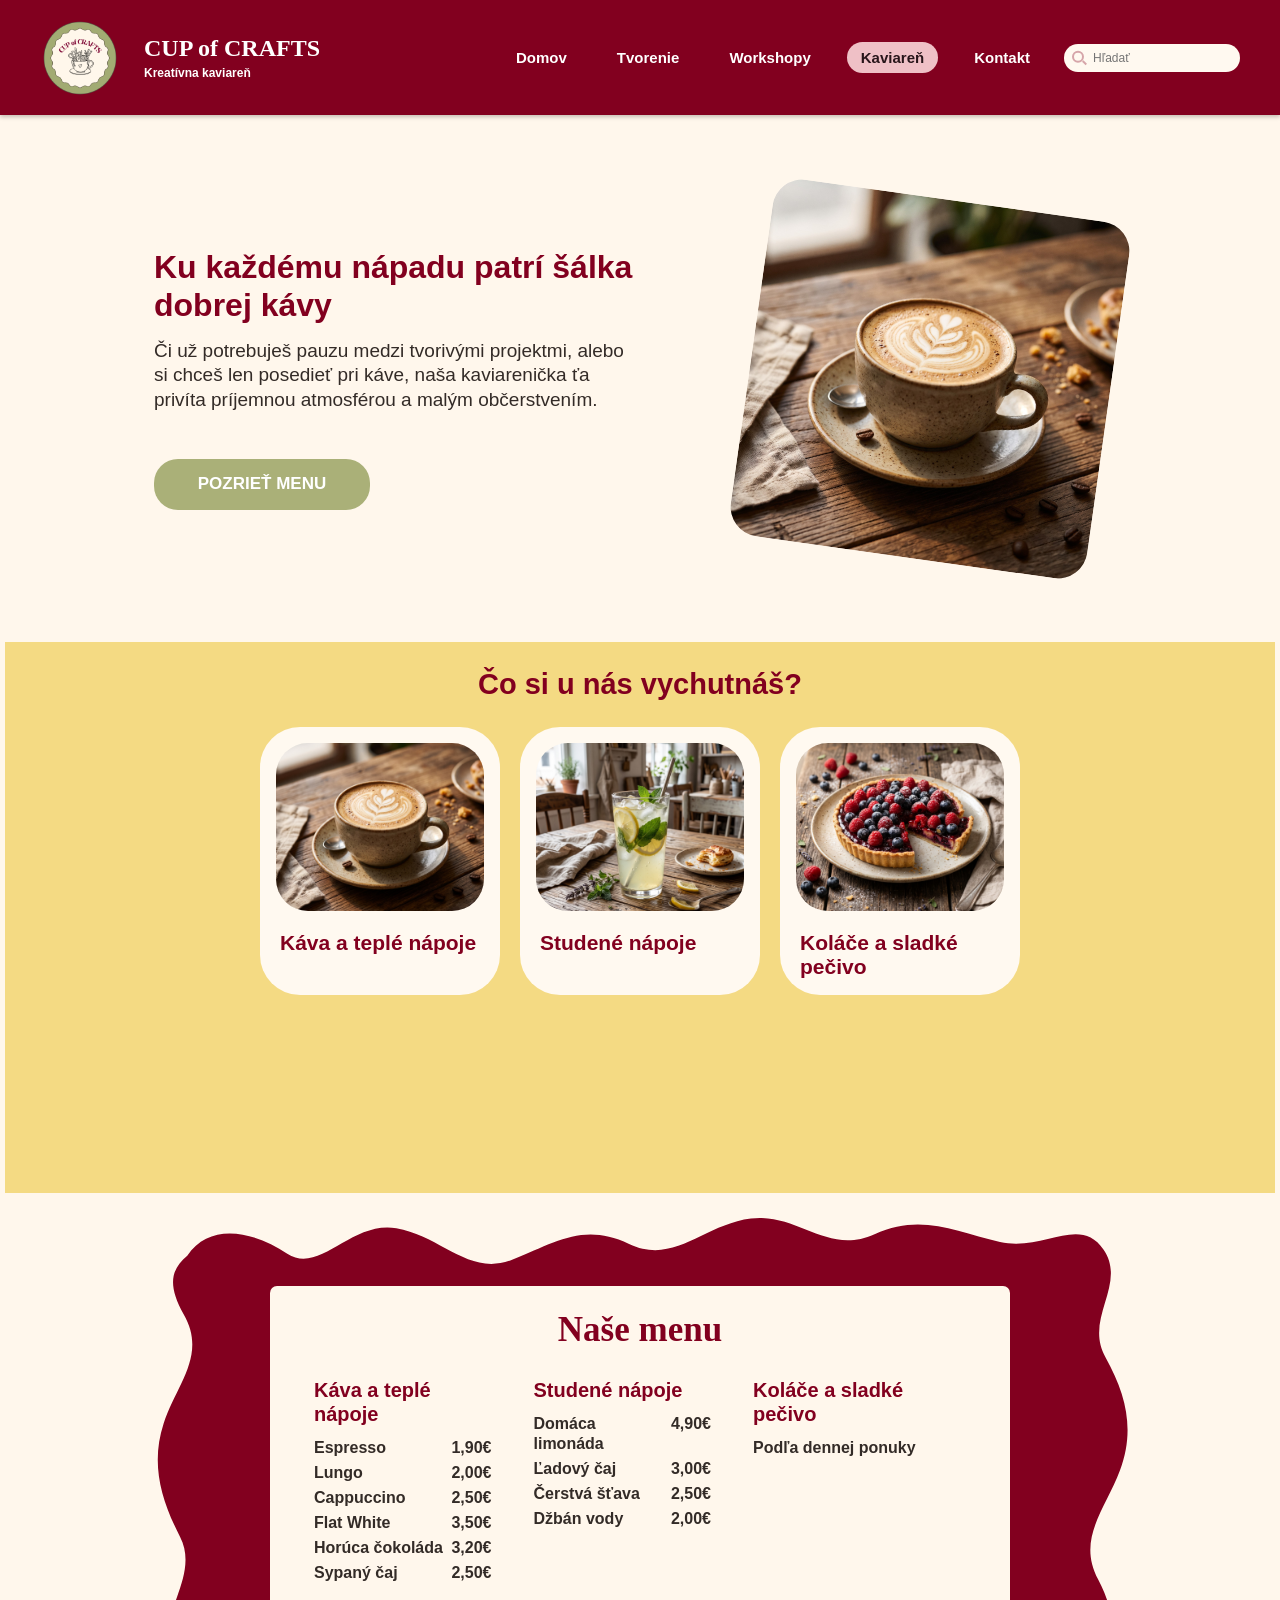
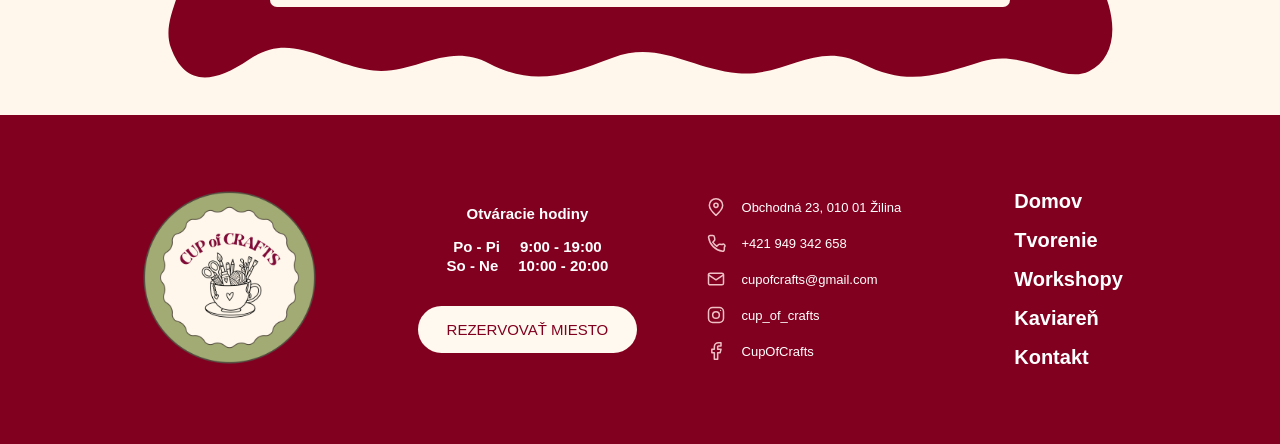
==== commit a0512a6d: "kaviaren menu svg ilustracia ramcek" ====
--- a/kaviaren.html
+++ b/kaviaren.html
@@ -74,7 +74,33 @@
 
     <section class="cafe-menu searchable" id="menu" aria-labelledby="cafe-menu-title">
       <div class="cafe-menu-frame">
-        <img class="cafe-menu-frame-image" src="img/ramcek.png" alt="" aria-hidden="true">
+        <svg class="cafe-menu-frame-shape" viewBox="0 0 1100 500" preserveAspectRatio="none" aria-hidden="true" fill="#82001f">
+          <path d="M52 54
+                   C76 20 124 28 162 52
+                   C198 74 232 18 282 26
+                   C332 34 362 76 410 58
+                   C458 40 488 20 538 42
+                   C588 64 620 22 672 16
+                   C724 10 756 54 808 32
+                   C860 10 898 30 946 40
+                   C994 50 1034 12 1060 48
+                   C1086 84 1038 118 1062 158
+                   C1086 198 1094 234 1078 274
+                   C1062 314 1030 344 1054 386
+                   C1078 428 1074 466 1044 480
+                   C1014 494 974 456 926 470
+                   C878 484 844 496 794 472
+                   C744 448 710 486 658 482
+                   C606 478 572 448 520 466
+                   C468 484 434 496 384 472
+                   C334 448 300 488 248 478
+                   C196 468 164 440 120 468
+                   C76 496 48 492 34 456
+                   C20 420 66 382 44 342
+                   C22 302 12 266 26 226
+                   C40 186 74 156 48 114
+                   C30 84 34 68 52 54 Z"/>
+        </svg>
         <div class="cafe-menu-card">
           <h2 id="cafe-menu-title">Naše menu</h2>
           <div class="cafe-menu-columns">
--- a/styles.css
+++ b/styles.css
@@ -1671,7 +1671,7 @@
 }
 
 .cafe-offer {
-  min-height: clamp(375px, 41.2vw, 550px);
+  min-height: clamp(400px, 43vw, 560px);
   margin-inline: 5px;
   padding: clamp(18px, 2.2vw, 26px) 0;
   background: var(--yellow);
@@ -1741,11 +1741,20 @@
   object-fit: fill;
 }
 
+.cafe-menu-frame-shape {
+  position: absolute;
+  inset: 0;
+  width: 100%;
+  height: 100%;
+  pointer-events: none;
+}
+
 .cafe-menu-card {
   position: relative;
   z-index: 1;
-  width: 84%;
+  width: 74%;
   min-height: 69%;
+  margin-inline: auto;
   padding: clamp(16px, 2vw, 24px) clamp(24px, 4vw, 44px);
   border-radius: 7px;
   background: var(--cream);
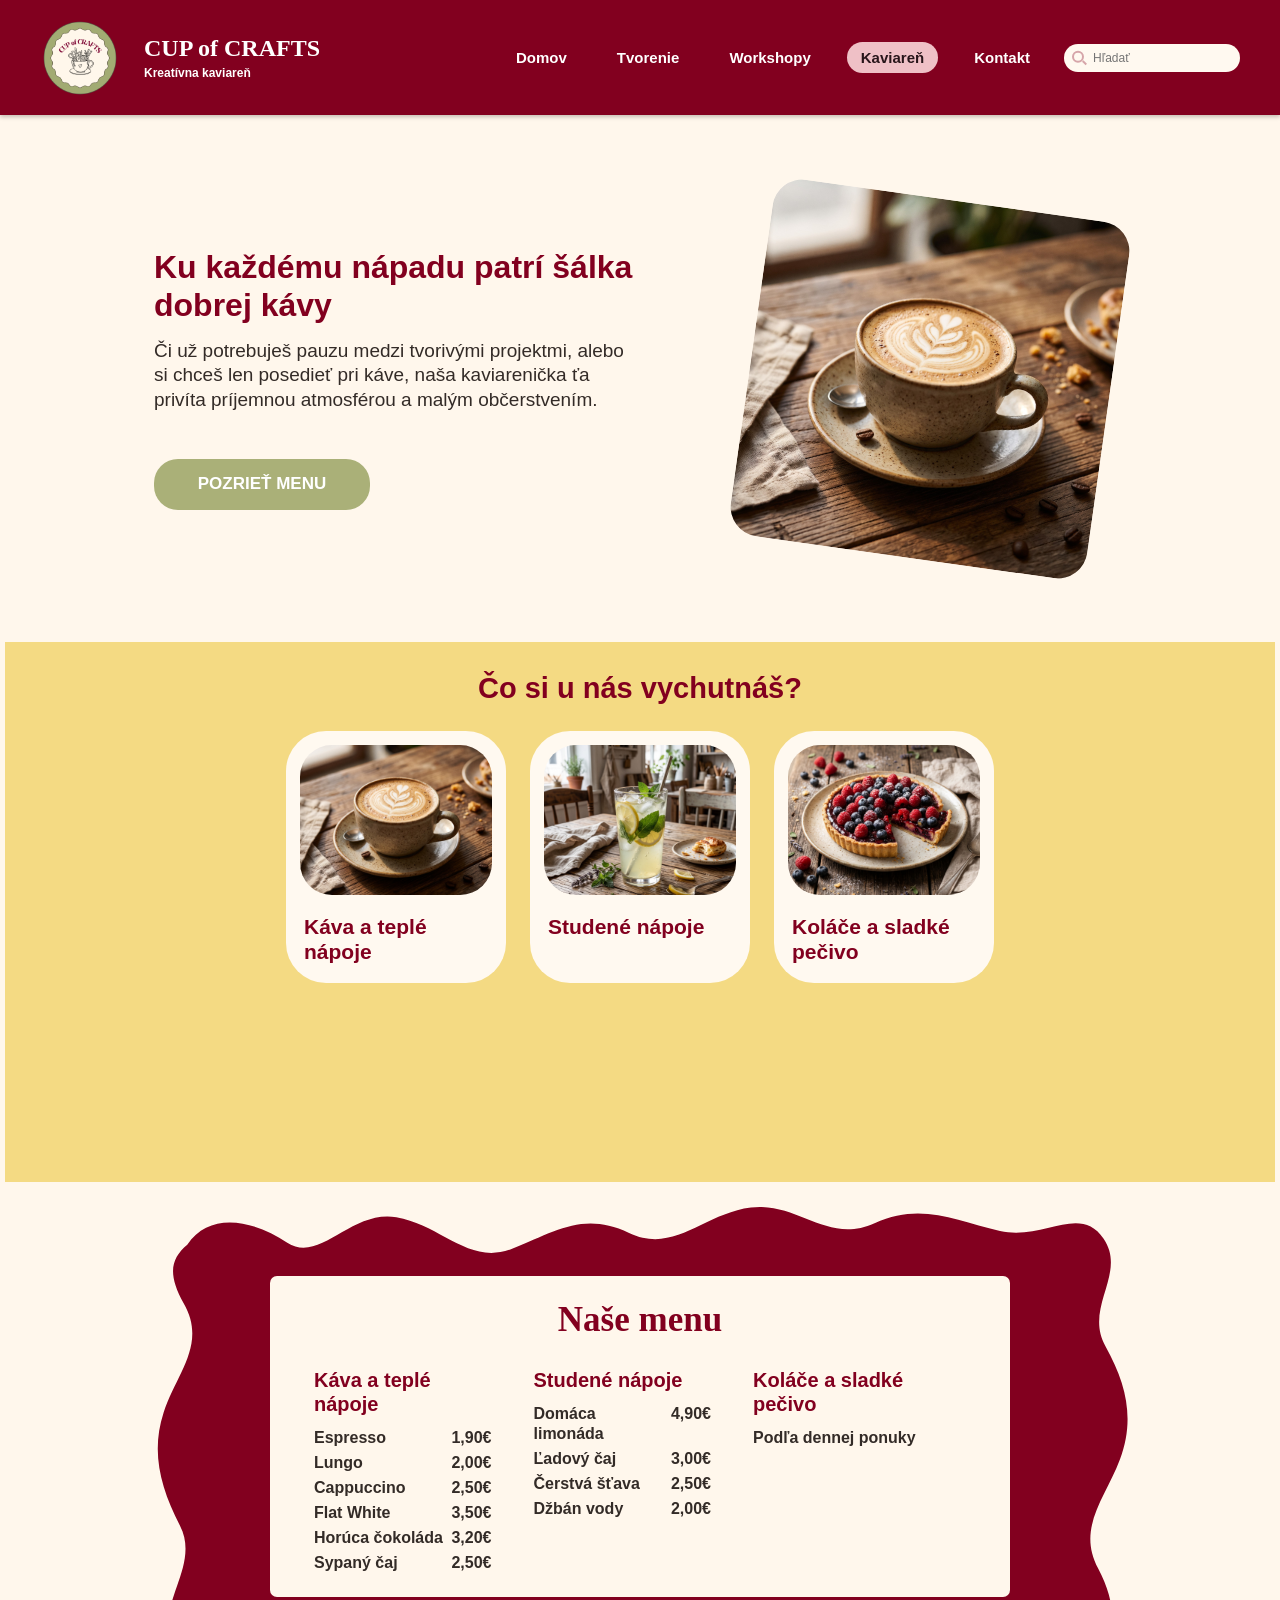
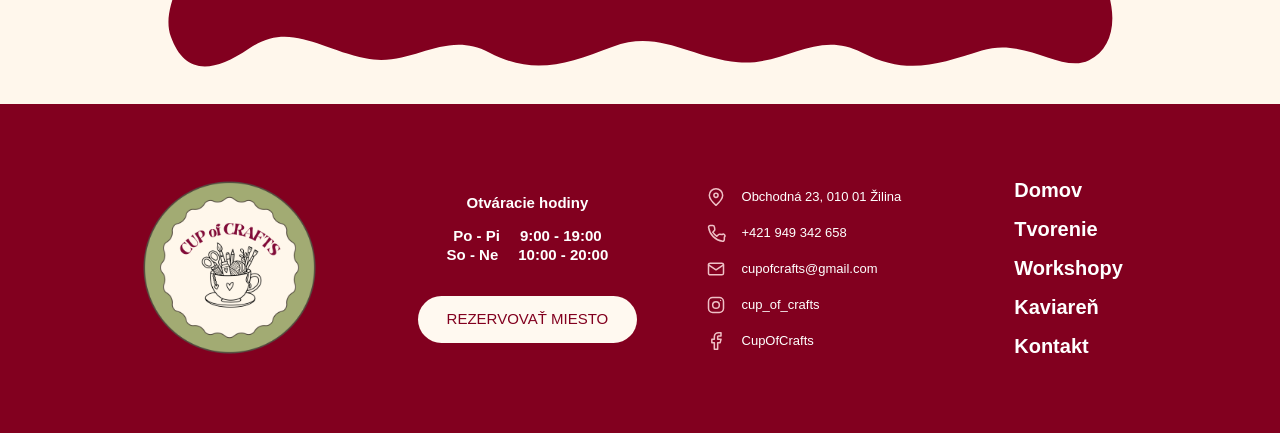
==== commit bdc34fb4: "vytvorenie podstránky kontakt" ====
--- a/kaviaren.html
+++ b/kaviaren.html
@@ -29,7 +29,7 @@
         <a class="nav-link" href="tvorenie.html">Tvorenie</a>
         <a class="nav-link" href="workshopy.html">Workshopy</a>
         <a class="nav-link is-active" href="kaviaren.html" aria-current="page">Kaviareň</a>
-        <a class="nav-link" href="#kontakt">Kontakt</a>
+        <a class="nav-link" href="kontakt.html">Kontakt</a>
       </nav>
 
       <form class="site-search" role="search">
@@ -146,7 +146,7 @@
         <h2>Otváracie hodiny</h2>
         <p><span>Po - Pi</span><span>9:00 - 19:00</span></p>
         <p><span>So - Ne</span><span>10:00 - 20:00</span></p>
-        <a class="button footer-button" href="tel:+421949342658">Rezervovať miesto</a>
+        <a class="button footer-button" href="kontakt.html#formular">Rezervovať miesto</a>
       </div>
 
       <address class="footer-contact">
@@ -162,7 +162,7 @@
         <a href="tvorenie.html">Tvorenie</a>
         <a href="workshopy.html">Workshopy</a>
         <a href="kaviaren.html" aria-current="page">Kaviareň</a>
-        <a href="#kontakt">Kontakt</a>
+        <a href="kontakt.html">Kontakt</a>
       </nav>
     </div>
   </footer>
--- a/styles.css
+++ b/styles.css
@@ -1671,14 +1671,14 @@
 }
 
 .cafe-offer {
-  min-height: clamp(400px, 43vw, 560px);
+  min-height: clamp(420px, 43vw, 540px);
   margin-inline: 5px;
-  padding: clamp(18px, 2.2vw, 26px) 0;
+  padding: clamp(24px, 2.5vw, 30px) 0;
   background: var(--yellow);
 }
 
 .cafe-offer-inner {
-  width: min(100% - 64px, 760px);
+  width: min(100% - 64px, 780px);
   margin-inline: auto;
 }
 
@@ -1691,13 +1691,15 @@
 
 .cafe-offer-grid {
   display: grid;
-  grid-template-columns: repeat(3, minmax(0, 1fr));
-  gap: clamp(14px, 1.8vw, 20px);
+  grid-template-columns: repeat(3, 220px);
+  justify-content: center;
+  gap: clamp(18px, 2vw, 24px);
 }
 
 .cafe-offer-card {
   min-width: 0;
-  padding: clamp(12px, 1.45vw, 16px);
+  min-height: 252px;
+  padding: 14px;
   border-radius: clamp(28px, 3.4vw, 40px);
   background: var(--card);
 }
@@ -1705,7 +1707,7 @@
 .cafe-offer-card img {
   display: block;
   width: 100%;
-  aspect-ratio: 1.24;
+  aspect-ratio: 1.28;
   border-radius: clamp(22px, 2.7vw, 32px);
   object-fit: cover;
 }
@@ -1811,6 +1813,10 @@
     width: min(100% - 40px, 620px);
   }
 
+  .cafe-offer-grid {
+    grid-template-columns: repeat(3, minmax(0, 220px));
+  }
+
   .cafe-menu-frame {
     width: min(100% - 40px, 700px);
   }
@@ -1872,6 +1878,7 @@
     grid-template-columns: 100px 1fr;
     align-items: center;
     gap: 16px;
+    min-height: 0;
     padding: 12px;
     border-radius: 26px;
   }
@@ -1920,3 +1927,307 @@
     font-size: 14px;
   }
 }
+
+.contact-pattern {
+  height: 34px;
+  background-color: #e8d9ad;
+  background-image:
+    radial-gradient(ellipse at 50% 0%, var(--cream) 0 5px, transparent 6px),
+    radial-gradient(ellipse at 100% 50%, var(--cream) 0 5px, transparent 6px),
+    radial-gradient(ellipse at 50% 100%, var(--cream) 0 5px, transparent 6px),
+    radial-gradient(ellipse at 0% 50%, var(--cream) 0 5px, transparent 6px),
+    radial-gradient(circle at 50% 50%, var(--cream) 0 4px, transparent 5px);
+  background-size: 32px 32px;
+}
+
+.contact-location {
+  min-height: 570px;
+  padding: 36px 0 68px;
+}
+
+.contact-location-inner {
+  width: min(100% - 64px, 720px);
+  margin-inline: auto;
+}
+
+.contact-location h1,
+.contact-reservation h2 {
+  font-family: var(--sans);
+  font-size: clamp(25px, 3.2vw, 32px);
+  line-height: 1.2;
+}
+
+.contact-location h1 {
+  margin: 0 0 26px 16px;
+}
+
+.contact-layout {
+  display: grid;
+  grid-template-columns: minmax(230px, 0.65fr) minmax(0, 1fr);
+  align-items: start;
+  gap: 32px;
+}
+
+.contact-details {
+  display: grid;
+  gap: 23px;
+  padding: 2px 0 0 32px;
+}
+
+.contact-detail {
+  display: grid;
+  grid-template-columns: 30px minmax(0, 1fr);
+  align-items: start;
+  gap: 16px;
+  color: var(--burgundy);
+}
+
+.contact-icon {
+  width: 30px;
+  height: 30px;
+}
+
+.contact-detail h2,
+.contact-detail p {
+  margin: 0;
+  font-family: var(--sans);
+  font-size: 14px;
+  line-height: 1.25;
+}
+
+.contact-detail h2 {
+  margin-bottom: 2px;
+  font-weight: 700;
+}
+
+.contact-detail a {
+  text-decoration: none;
+}
+
+.contact-detail a:hover {
+  text-decoration: underline;
+}
+
+.contact-map {
+  display: block;
+  width: 100%;
+  aspect-ratio: 1.2;
+  border: 0;
+}
+
+.contact-reservation {
+  padding: 0 24px 72px;
+  text-align: center;
+}
+
+.contact-reservation h2 {
+  margin: 0 0 8px;
+}
+
+.reservation-intro {
+  margin: 0 0 36px;
+  font-size: 14px;
+}
+
+.reservation-form {
+  width: min(100%, 800px);
+  margin-inline: auto;
+  padding: 32px clamp(28px, 9.5vw, 86px) 28px;
+  border-radius: 38px;
+  background: var(--pink);
+  text-align: left;
+}
+
+.reservation-fields {
+  display: grid;
+  grid-template-columns: minmax(0, 1.35fr) minmax(0, 0.9fr);
+  gap: 18px clamp(28px, 7.1vw, 64px);
+}
+
+.reservation-column {
+  display: grid;
+  align-content: start;
+  gap: 10px;
+}
+
+.reservation-field {
+  display: grid;
+  min-width: 0;
+  gap: 6px;
+  color: var(--burgundy);
+  font-size: 13px;
+  font-weight: 700;
+}
+
+.reservation-field input,
+.reservation-field select,
+.reservation-field textarea {
+  width: 100%;
+  min-width: 0;
+  border: 0;
+  border-radius: 24px;
+  background: #f3f3f3;
+  color: var(--text);
+  font: 11px var(--sans);
+}
+
+.reservation-field input,
+.reservation-field select {
+  height: 34px;
+  padding: 0 18px;
+}
+
+.reservation-field select {
+  appearance: none;
+  padding-right: 36px;
+  background-image: url("data:image/svg+xml,%3Csvg xmlns='http://www.w3.org/2000/svg' viewBox='0 0 16 16'%3E%3Cpath fill='%23c27a8b' d='m3 5 5 5 5-5z'/%3E%3C/svg%3E");
+  background-repeat: no-repeat;
+  background-position: right 13px center;
+  background-size: 14px;
+  cursor: pointer;
+}
+
+.reservation-field input:focus-visible,
+.reservation-field select:focus-visible,
+.reservation-field textarea:focus-visible {
+  outline: 3px solid var(--burgundy);
+  outline-offset: 2px;
+}
+
+.reservation-field textarea {
+  min-height: 108px;
+  padding: 16px 18px;
+  border-radius: 20px;
+  resize: vertical;
+}
+
+.reservation-note {
+  grid-column: 1 / -1;
+}
+
+.reservation-submit {
+  display: flex;
+  min-width: 205px;
+  min-height: 38px;
+  margin: 30px auto 0;
+  padding: 9px 24px;
+  font-size: 13px;
+  cursor: pointer;
+}
+
+.page-kontakt .site-footer {
+  width: min(100% - 96px, 1200px);
+  margin-inline: auto;
+}
+
+@media (max-width: 760px) {
+  .contact-location {
+    min-height: 0;
+    padding-block: 36px 52px;
+  }
+
+  .contact-location-inner {
+    width: min(100% - 40px, 620px);
+  }
+
+  .contact-location h1 {
+    margin-left: 0;
+  }
+
+  .contact-layout {
+    grid-template-columns: 1fr;
+    gap: 28px;
+  }
+
+  .contact-details {
+    grid-template-columns: repeat(2, minmax(0, 1fr));
+    gap: 22px 18px;
+    padding-left: 0;
+  }
+
+  .contact-detail {
+    gap: 12px;
+  }
+
+  .contact-map {
+    aspect-ratio: 1.45;
+  }
+
+  .reservation-form {
+    padding-inline: 42px;
+  }
+
+  .page-kontakt .site-footer {
+    width: min(100% - 48px, 1200px);
+  }
+}
+
+@media (max-width: 560px) {
+  .contact-location-inner {
+    width: min(100% - 40px, 440px);
+  }
+
+  .contact-location h1,
+  .contact-reservation h2 {
+    font-size: 25px;
+  }
+
+  .contact-location h1 {
+    margin-bottom: 22px;
+  }
+
+  .contact-details {
+    grid-template-columns: 1fr;
+    gap: 18px;
+    padding-left: 8px;
+  }
+
+  .contact-detail {
+    grid-template-columns: 28px minmax(0, 1fr);
+  }
+
+  .contact-icon {
+    width: 27px;
+    height: 27px;
+  }
+
+  .contact-map {
+    aspect-ratio: 1.2;
+  }
+
+  .contact-reservation {
+    padding: 0 20px 46px;
+  }
+
+  .reservation-intro {
+    margin-bottom: 24px;
+  }
+
+  .reservation-form {
+    padding: 26px 20px 24px;
+    border-radius: 30px;
+  }
+
+  .reservation-fields {
+    grid-template-columns: 1fr;
+    gap: 14px;
+  }
+
+  .reservation-column {
+    gap: 14px;
+  }
+
+  .reservation-note {
+    grid-column: auto;
+  }
+
+  .reservation-submit {
+    width: 100%;
+    min-width: 0;
+    margin-top: 24px;
+  }
+
+  .page-kontakt .site-footer {
+    width: min(100% - 32px, 440px);
+  }
+}
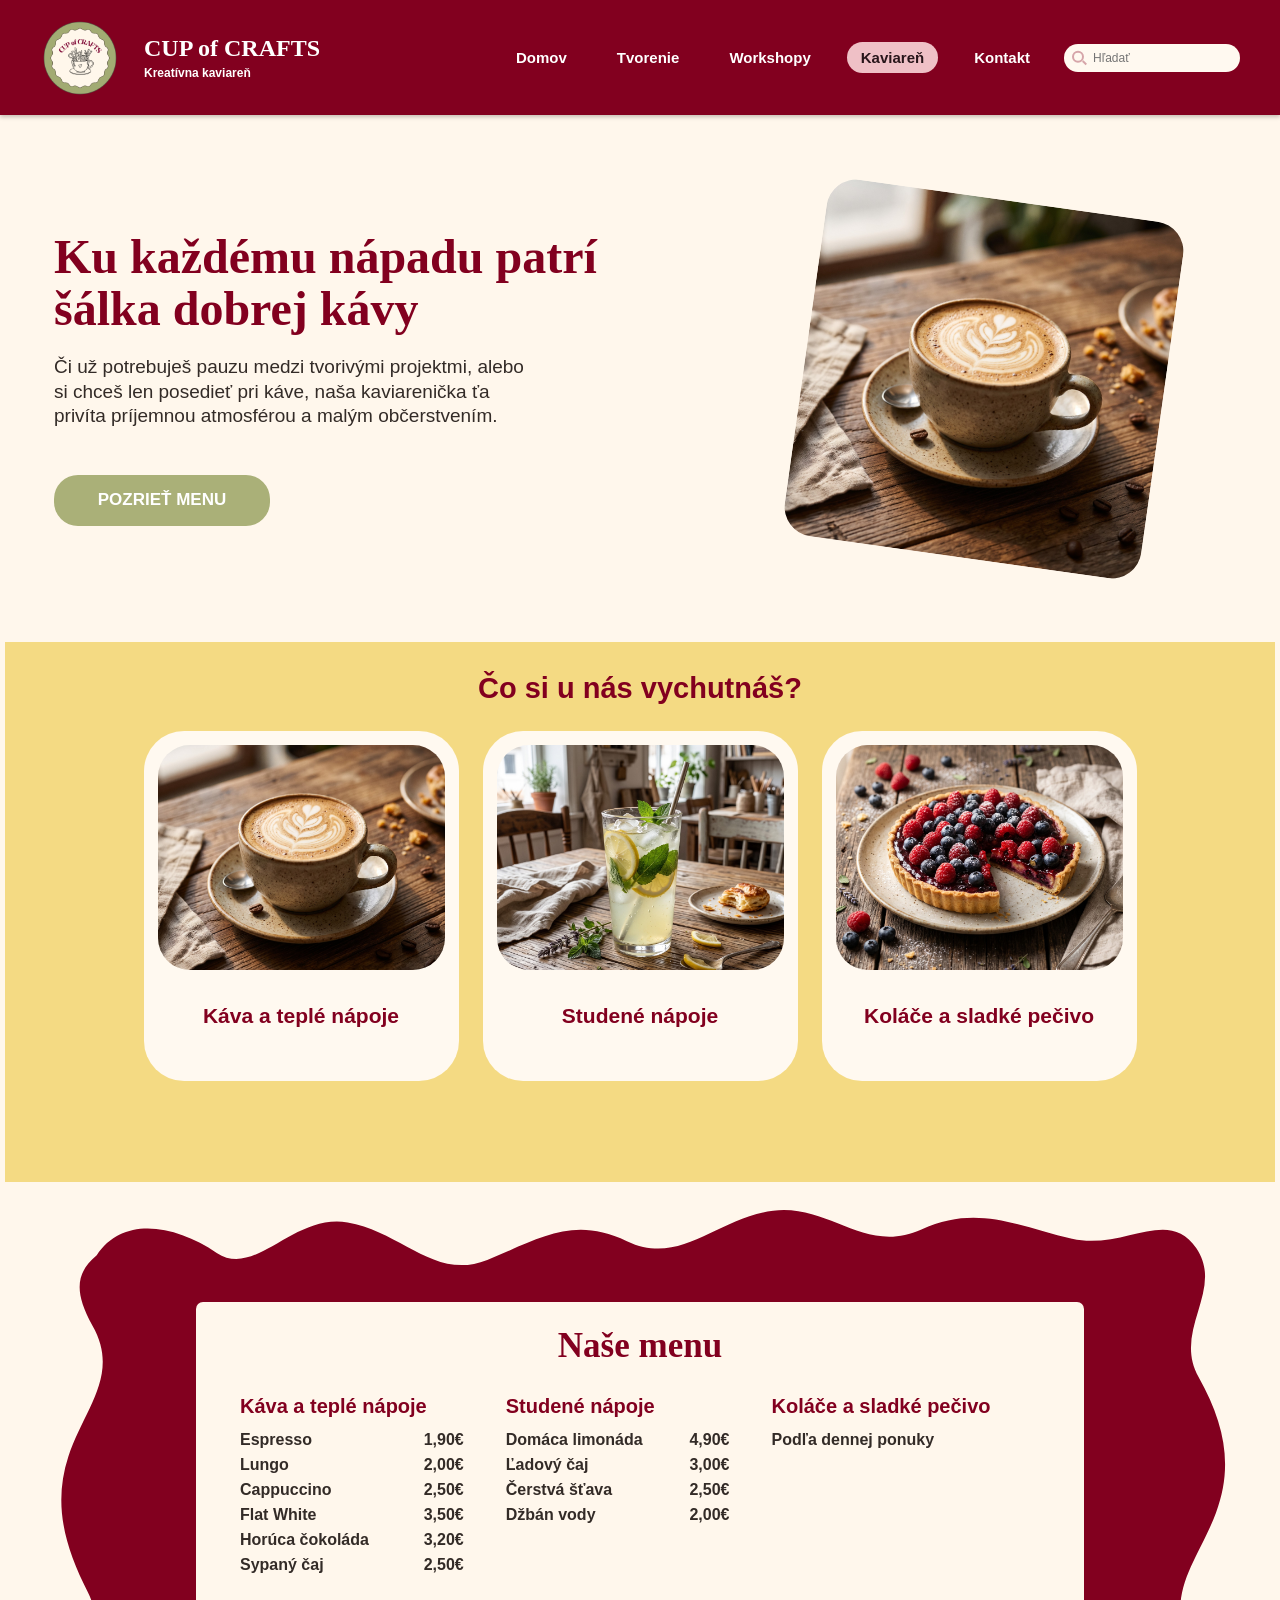
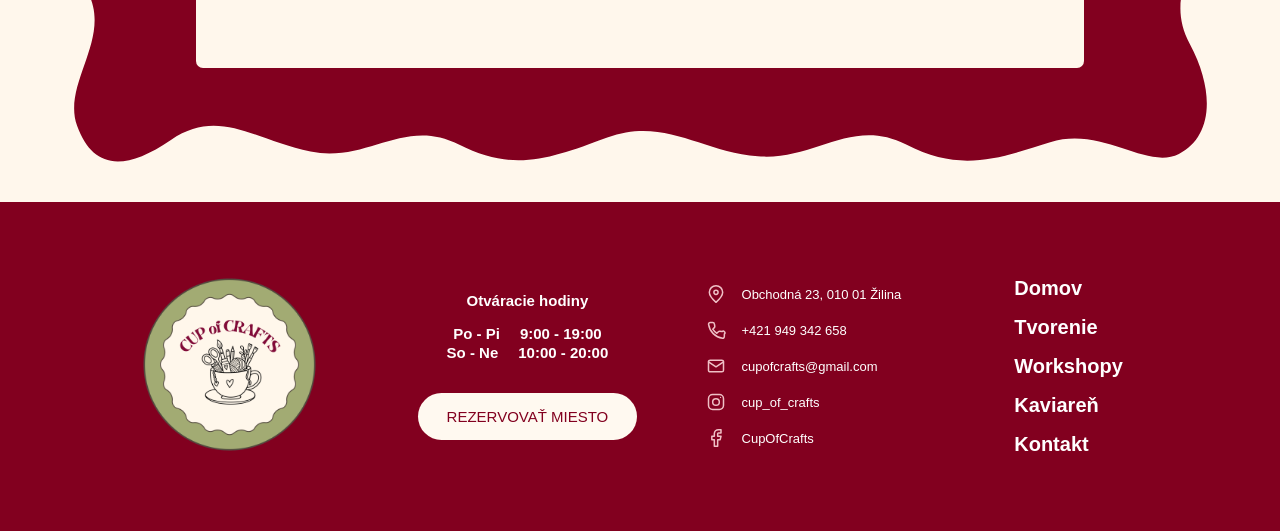
==== commit 0cbce03c: "upravy tvorenie" ====
--- a/kaviaren.html
+++ b/kaviaren.html
@@ -42,7 +42,7 @@
 
   <main>
     <section class="cafe-intro searchable" id="uvod" aria-labelledby="cafe-title">
-      <div class="cafe-intro-inner">
+      <div class="section-shell cafe-intro-inner">
         <div class="cafe-intro-copy">
           <h1 id="cafe-title">Ku každému nápadu patrí šálka dobrej kávy</h1>
           <p>Či už potrebuješ pauzu medzi tvorivými projektmi, alebo si chceš len posedieť pri káve, naša kaviarenička ťa privíta príjemnou atmosférou a malým občerstvením.</p>
@@ -53,7 +53,7 @@
     </section>
 
     <section class="cafe-offer searchable" aria-labelledby="cafe-offer-title">
-      <div class="cafe-offer-inner">
+      <div class="section-shell cafe-offer-inner">
         <h2 id="cafe-offer-title">Čo si u nás vychutnáš?</h2>
         <div class="cafe-offer-grid">
           <article class="cafe-offer-card">
@@ -73,7 +73,7 @@
     </section>
 
     <section class="cafe-menu searchable" id="menu" aria-labelledby="cafe-menu-title">
-      <div class="cafe-menu-frame">
+      <div class="section-shell cafe-menu-frame">
         <svg class="cafe-menu-frame-shape" viewBox="0 0 1100 500" preserveAspectRatio="none" aria-hidden="true" fill="#82001f">
           <path d="M52 54
                    C76 20 124 28 162 52
--- a/styles.css
+++ b/styles.css
@@ -189,7 +189,7 @@
   align-items: center;
   background:
     linear-gradient(90deg, rgb(0 0 0 / 78%) 0%, rgb(0 0 0 / 58%) 42%, rgb(0 0 0 / 24%) 76%, rgb(0 0 0 / 8%) 100%),
-    url("img/hero1.jpg") center / cover no-repeat;
+    url("img/obrázok_hero_index.jpg") center / cover no-repeat;
 }
 
 .hero-inner {
@@ -427,7 +427,7 @@
 
 .cafe-image {
   margin-left: clamp(-16px, -1.33vw, -12px);
-  object-position: center 70%;
+  object-position: center 96%;
 }
 
 .site-footer {
@@ -535,11 +535,11 @@
 
 .page-workshopy .workshop-hero {
   display: flex;
-  min-height: 500px;
+  height: 550px;
   align-items: center;
   background:
     linear-gradient(90deg, rgb(0 0 0 / 70%) 0%, rgb(0 0 0 / 38%) 48%, rgb(0 0 0 / 8%) 100%),
-    url("img/workshopy_hero.jpg") center 52% / cover no-repeat;
+    url("img/workshopy_hero_foto.jpg") center 35% / cover no-repeat;
 }
 
 .workshop-hero-inner {
@@ -669,11 +669,10 @@
 
 .workshop-date strong {
   font-size: clamp(20px, 2.34vw, 28px);
-  line-height: 1.1;
 }
 
 .workshop-date span {
-  color: var(--text);
+  margin-top: 8px;
   font-size: clamp(12px, 1.34vw, 16px);
   font-weight: 700;
   white-space: nowrap;
@@ -710,11 +709,23 @@
 .workshop-card-image {
   display: block;
   width: 100%;
-  max-width: 156px;
+  max-width: 184px;
   aspect-ratio: 1.25;
   justify-self: end;
   border-radius: 24px;
   object-fit: cover;
+}
+
+.workshop-card-image--candles {
+  object-position: center 72%;
+}
+
+.workshop-card-image--bags {
+  object-position: center 86%;
+}
+
+.workshop-card-image--embroidery {
+  object-position: center 60%;
 }
 
 .workshop-gallery {
@@ -742,18 +753,23 @@
   object-fit: cover;
 }
 
+.workshop-gallery-grid .workshop-gallery-cup {
+  object-position: center 100%;
+}
+
 .creation-intro {
+  display: grid;
   width: 100%;
-  min-height: 500px;
-  padding-block: 70px;
+  min-height: clamp(375px, 41.2vw, 550px);
+  align-items: center;
 }
 
 .creation-intro-inner {
   display: grid;
-  min-height: 360px;
   grid-template-columns: 1fr 0.9fr;
   align-items: center;
   gap: clamp(60px, 8vw, 120px);
+  padding-block: 36px;
 }
 
 .creation-intro-copy {
@@ -775,7 +791,7 @@
 
 .creation-intro-image {
   display: block;
-  width: min(100%, 400px);
+  width: min(100%, clamp(250px, 30vw, 360px));
   aspect-ratio: 1;
   justify-self: center;
   transform: rotate(7deg);
@@ -1022,7 +1038,7 @@
   }
 
   .workshop-card-image {
-    max-width: 132px;
+    max-width: 148px;
   }
 
   .workshop-gallery-grid {
@@ -1031,12 +1047,10 @@
   }
 
   .creation-intro {
-    min-height: 500px;
-    padding-block: 54px;
+    min-height: clamp(375px, 41.2vw, 550px);
   }
 
   .creation-intro-inner {
-    min-height: 392px;
     grid-template-columns: 1fr 0.8fr;
     gap: 28px;
   }
@@ -1062,19 +1076,37 @@
   }
 
   .steps-grid {
-    grid-template-columns: repeat(2, 230px);
-    gap: 20px;
+    grid-template-columns: minmax(0, 1fr);
+    gap: 12px;
   }
 
   .step-card {
-    min-height: 240px;
-    border-radius: 42px;
+    width: 100%;
+    height: auto;
+    min-height: 82px;
+    flex-direction: row;
+    justify-content: flex-start;
+    gap: 18px;
+    padding: 16px 22px;
+    border-radius: 20px;
+    text-align: left;
   }
 
   .step-number {
-    width: 44px;
-    margin-bottom: 24px;
+    width: 42px;
+    flex: 0 0 42px;
+    margin-bottom: 0;
     font-size: 18px;
+  }
+
+  .step-card h3 {
+    display: block;
+    width: auto;
+    min-height: 0;
+  }
+
+  .step-card h3 br {
+    display: none;
   }
 
   .craft-options {
@@ -1169,8 +1201,8 @@
 
 @media (max-width: 560px) {
   .page-workshopy .workshop-hero {
-    min-height: 500px;
-    background-position: 55% center;
+    height: 550px;
+    background-position: 55% 35%;
   }
 
   .workshop-hero-inner {
@@ -1236,6 +1268,15 @@
     border-radius: 26px;
   }
 
+  .workshop-card-image {
+    grid-column: 1 / -1;
+    width: 100%;
+    max-width: none;
+    height: 180px;
+    justify-self: stretch;
+    border-radius: 18px;
+  }
+
   .workshop-date {
     gap: 6px;
   }
@@ -1250,6 +1291,7 @@
   }
 
   .workshop-date span {
+    margin-top: 6px;
     font-size: 11px;
   }
 
@@ -1263,10 +1305,6 @@
 
   .workshop-button {
     min-width: 132px;
-  }
-
-  .workshop-card-image {
-    display: none;
   }
 
   .workshop-gallery {
@@ -1283,12 +1321,13 @@
   }
 
   .creation-intro {
-    padding-block: 42px 54px;
+    min-height: 0;
   }
 
   .creation-intro-inner {
     grid-template-columns: 1fr;
-    gap: 36px;
+    gap: 30px;
+    padding-block: 42px 54px;
   }
 
   .creation-intro h1 {
@@ -1302,7 +1341,7 @@
   }
 
   .creation-intro-image {
-    width: min(78vw, 330px);
+    width: min(72vw, 300px);
   }
 
   .creation-steps {
@@ -1318,20 +1357,21 @@
   }
 
   .steps-grid {
-    grid-template-columns: 230px;
-    gap: 12px;
+    grid-template-columns: minmax(0, 1fr);
+    gap: 10px;
   }
 
   .step-card {
-    min-height: 190px;
-    padding: 20px 10px;
-    border-radius: 30px;
+    min-height: 72px;
+    gap: 14px;
+    padding: 12px 16px;
+    border-radius: 18px;
   }
 
   .step-number {
-    width: 40px;
-    margin-bottom: 18px;
-    font-size: 17px;
+    width: 38px;
+    flex-basis: 38px;
+    font-size: 16px;
   }
 
   .step-card h3 {
@@ -1630,11 +1670,9 @@
 
 .cafe-intro-inner {
   display: grid;
-  width: min(100% - 64px, 1000px);
   grid-template-columns: 1fr 0.85fr;
   align-items: center;
   gap: clamp(42px, 7vw, 84px);
-  margin-inline: auto;
   padding-block: 36px;
 }
 
@@ -1677,11 +1715,6 @@
   background: var(--yellow);
 }
 
-.cafe-offer-inner {
-  width: min(100% - 64px, 780px);
-  margin-inline: auto;
-}
-
 .cafe-offer h2 {
   margin: 0 0 clamp(18px, 2.2vw, 26px);
   font-family: var(--sans);
@@ -1691,14 +1724,20 @@
 
 .cafe-offer-grid {
   display: grid;
-  grid-template-columns: repeat(3, 220px);
+  grid-template-columns: repeat(3, minmax(0, 315px));
   justify-content: center;
-  gap: clamp(18px, 2vw, 24px);
+  gap: 24px;
 }
 
 .cafe-offer-card {
+  display: flex;
+  width: 100%;
+  max-width: 315px;
+  height: 350px;
   min-width: 0;
-  min-height: 252px;
+  flex-direction: column;
+  align-items: center;
+  justify-self: center;
   padding: 14px;
   border-radius: clamp(28px, 3.4vw, 40px);
   background: var(--card);
@@ -1713,10 +1752,17 @@
 }
 
 .cafe-offer-card h3 {
-  margin: clamp(14px, 1.7vw, 20px) 4px 0;
+  margin: clamp(28px, 2.7vw, 34px) 4px 0;
   font-family: var(--sans);
   font-size: clamp(16px, 1.78vw, 21px);
   line-height: 1.15;
+  text-align: center;
+}
+
+@media (max-width: 1056px) {
+  .cafe-offer-grid {
+    grid-template-columns: repeat(2, minmax(0, 315px));
+  }
 }
 
 .cafe-menu {
@@ -1729,7 +1775,6 @@
 .cafe-menu-frame {
   position: relative;
   display: grid;
-  width: min(100% - 64px, 1000px);
   aspect-ratio: 2.05;
   place-items: center;
   padding: 28px 0;
@@ -1805,20 +1850,11 @@
 
 @media (max-width: 760px) {
   .cafe-intro-inner {
-    width: min(100% - 40px, 620px);
     gap: 28px;
   }
 
-  .cafe-offer-inner {
-    width: min(100% - 40px, 620px);
-  }
-
   .cafe-offer-grid {
-    grid-template-columns: repeat(3, minmax(0, 220px));
-  }
-
-  .cafe-menu-frame {
-    width: min(100% - 40px, 700px);
+    grid-template-columns: repeat(2, minmax(0, 1fr));
   }
 
   .cafe-menu-card {
@@ -1859,26 +1895,23 @@
     padding-block: 28px 32px;
   }
 
-  .cafe-offer-inner {
-    width: min(100% - 28px, 440px);
-  }
-
   .cafe-offer h2 {
     margin-bottom: 22px;
     font-size: 23px;
   }
 
   .cafe-offer-grid {
-    grid-template-columns: 1fr;
+    grid-template-columns: minmax(0, 1fr);
     gap: 14px;
   }
 
   .cafe-offer-card {
     display: grid;
-    grid-template-columns: 100px 1fr;
+    grid-template-columns: 100px minmax(0, 1fr);
     align-items: center;
     gap: 16px;
-    min-height: 0;
+    height: auto;
+    min-height: 124px;
     padding: 12px;
     border-radius: 26px;
   }
@@ -1891,6 +1924,7 @@
   .cafe-offer-card h3 {
     margin: 0;
     font-size: 16px;
+    text-align: left;
   }
 
   .cafe-menu {
@@ -1899,7 +1933,6 @@
   }
 
   .cafe-menu-frame {
-    width: calc(100% - 20px);
     aspect-ratio: auto;
     padding-block: 42px;
   }
@@ -1976,15 +2009,15 @@
 
 .contact-detail {
   display: grid;
-  grid-template-columns: 30px minmax(0, 1fr);
+  grid-template-columns: 32px minmax(0, 1fr);
   align-items: start;
   gap: 16px;
   color: var(--burgundy);
 }
 
 .contact-icon {
-  width: 30px;
-  height: 30px;
+  width: 32px;
+  height: 32px;
 }
 
 .contact-detail h2,
@@ -2057,6 +2090,75 @@
   color: var(--burgundy);
   font-size: 13px;
   font-weight: 700;
+}
+
+.reservation-field[hidden] {
+  display: none;
+}
+
+.reservation-time-note {
+  font-size: 11px;
+  font-weight: 400;
+}
+
+.reservation-error {
+  color: #a00024;
+  font-size: 11px;
+  font-weight: 400;
+}
+
+.reservation-error:empty {
+  display: none;
+}
+
+.reservation-field input[aria-invalid="true"],
+.reservation-field select[aria-invalid="true"],
+.reservation-field textarea[aria-invalid="true"] {
+  outline: 2px solid #a00024;
+  outline-offset: 1px;
+}
+
+.workshop-attendees {
+  gap: 12px;
+}
+
+.workshop-attendee-note {
+  margin: 0;
+  font-size: 12px;
+  font-weight: 400;
+}
+
+.workshop-attendee-list {
+  display: grid;
+  gap: 12px;
+}
+
+.workshop-attendee-row {
+  display: grid;
+  grid-template-columns: minmax(0, 1fr) 110px;
+  align-items: start;
+  gap: 12px;
+}
+
+.workshop-attendee-remove {
+  min-width: 0;
+  min-height: 34px;
+  margin-top: 21px;
+  padding: 8px 12px;
+  font-size: 11px;
+}
+
+.workshop-attendee-add {
+  justify-self: start;
+  min-width: 190px;
+  min-height: 38px;
+  padding: 8px 18px;
+  font-size: 12px;
+}
+
+.workshop-attendee-add:disabled {
+  cursor: not-allowed;
+  opacity: 0.55;
 }
 
 .reservation-field input,
@@ -2115,11 +2217,6 @@
   cursor: pointer;
 }
 
-.page-kontakt .site-footer {
-  width: min(100% - 96px, 1200px);
-  margin-inline: auto;
-}
-
 @media (max-width: 760px) {
   .contact-location {
     min-height: 0;
@@ -2157,9 +2254,6 @@
     padding-inline: 42px;
   }
 
-  .page-kontakt .site-footer {
-    width: min(100% - 48px, 1200px);
-  }
 }
 
 @media (max-width: 560px) {
@@ -2227,7 +2321,35 @@
     margin-top: 24px;
   }
 
-  .page-kontakt .site-footer {
-    width: min(100% - 32px, 440px);
-  }
-}
+}
+
+.hero h1,
+.workshop-hero h1,
+.creation-intro h1,
+.cafe-intro h1 {
+  margin: 0 0 20px;
+  font-family: var(--serif);
+  font-size: clamp(36px, 4vw, 48px);
+  font-weight: 700;
+  line-height: 1.08;
+}
+
+@media (max-width: 560px) {
+  .hero h1,
+  .workshop-hero h1,
+  .creation-intro h1,
+  .cafe-intro h1 {
+    margin-bottom: 18px;
+    font-size: 34px;
+  }
+}
+
+.contact-location h1 {
+  font-size: clamp(36px, 4vw, 48px);
+}
+
+@media (max-width: 560px) {
+  .contact-location h1 {
+    font-size: 34px;
+  }
+}
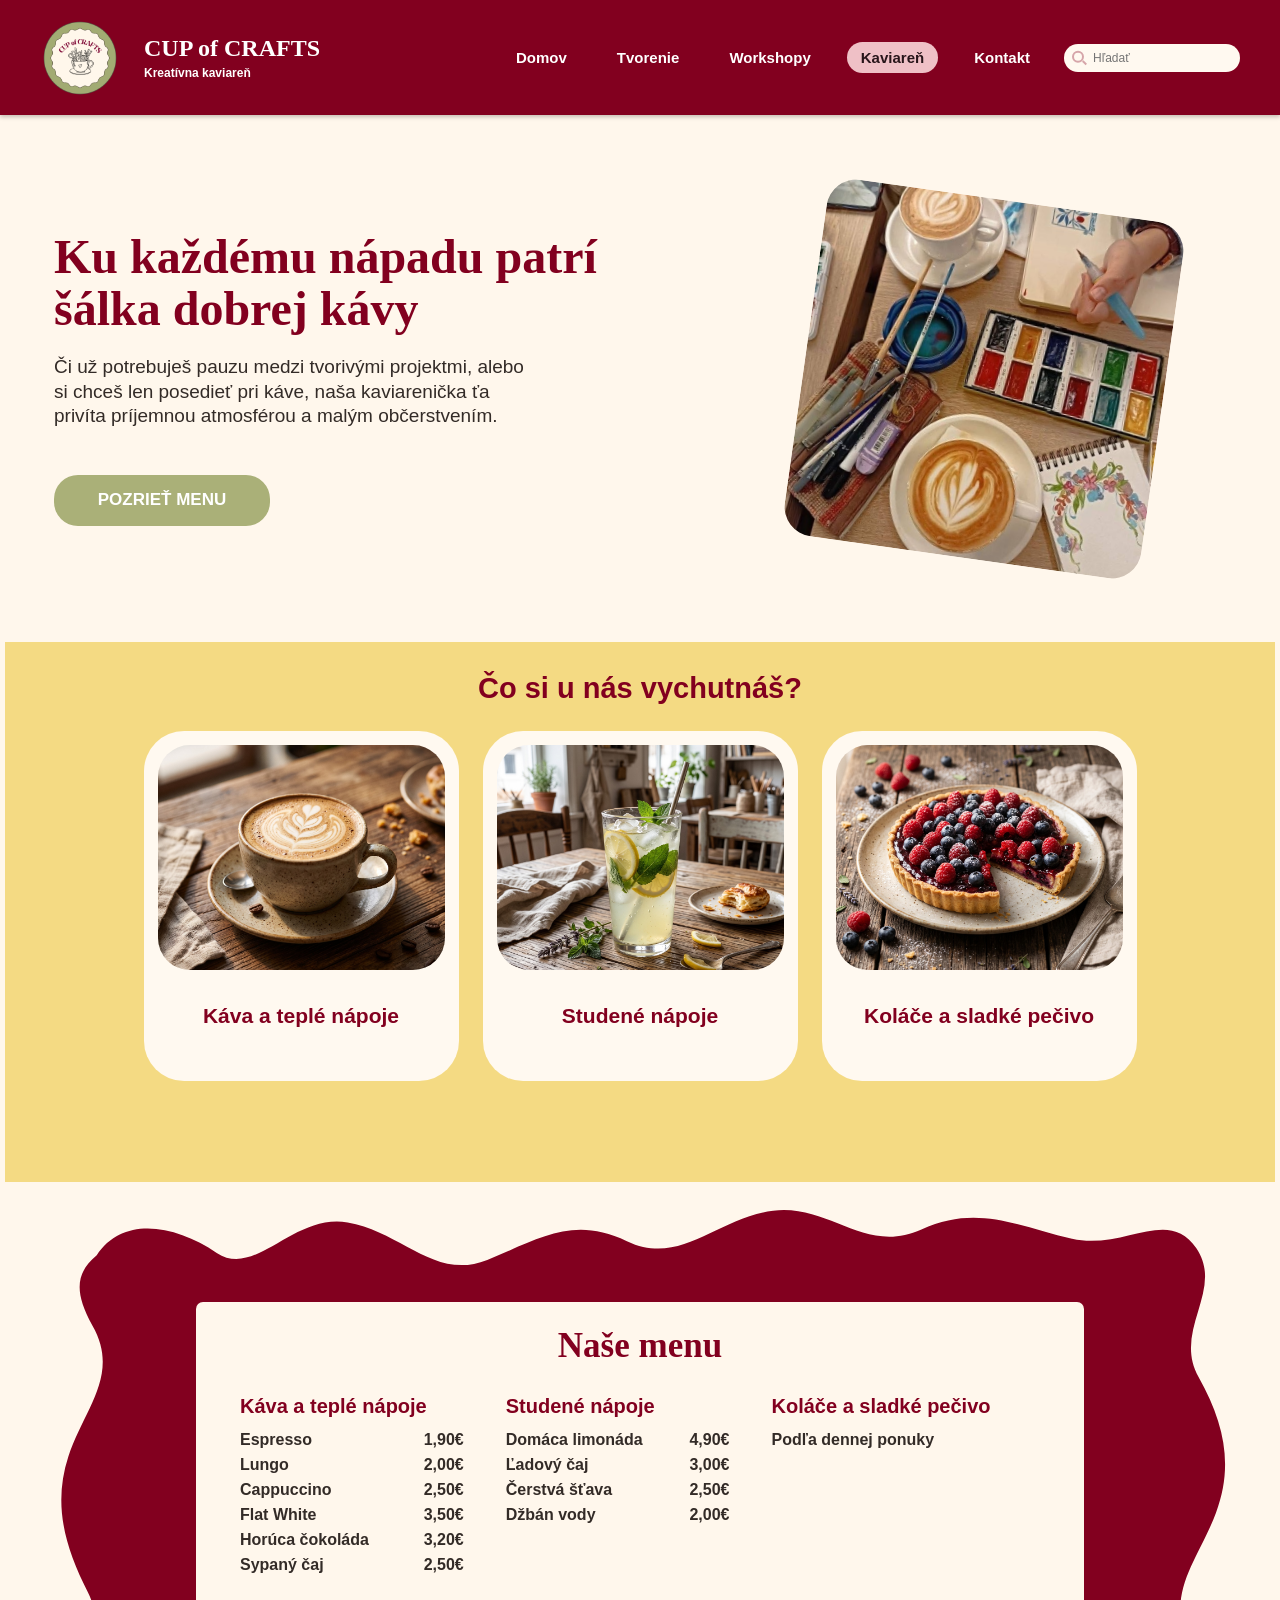
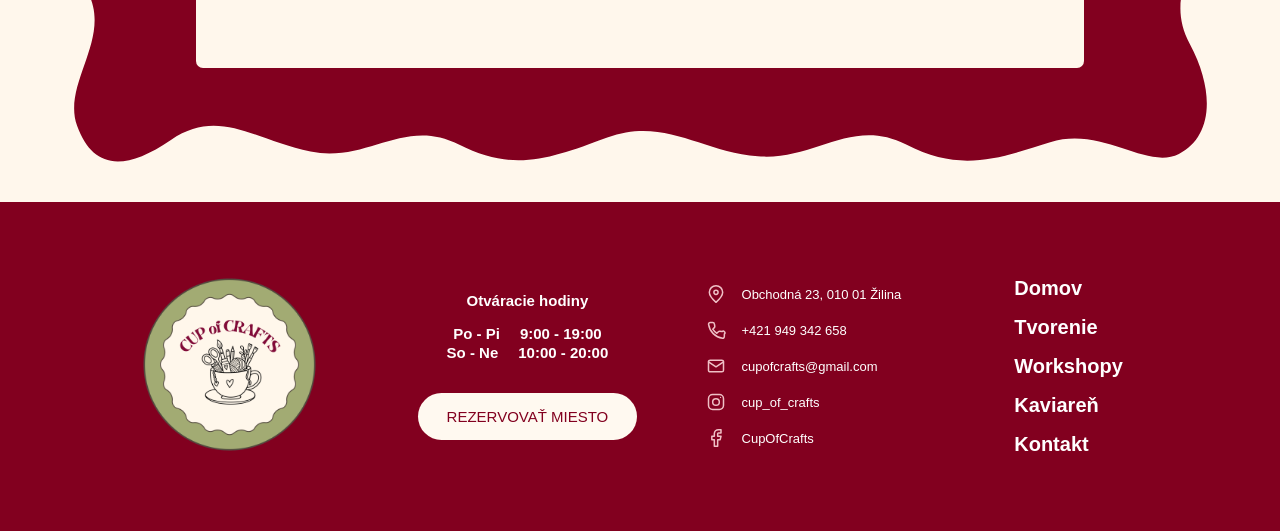
==== commit 01d5304f: "zmeny kaviaren" ====
--- a/kaviaren.html
+++ b/kaviaren.html
@@ -48,7 +48,7 @@
           <p>Či už potrebuješ pauzu medzi tvorivými projektmi, alebo si chceš len posedieť pri káve, naša kaviarenička ťa privíta príjemnou atmosférou a malým občerstvením.</p>
           <a class="button button-primary" href="#menu">Pozrieť menu</a>
         </div>
-        <img class="cafe-intro-image" src="img/kavicka.jpg" alt="Šálka cappuccina s latte art na drevenom stole">
+        <img class="cafe-intro-image" src="img/kaviaren_hlavna_foto.jpg" alt="Šálka cappuccina s latte art na drevenom stole">
       </div>
     </section>
 
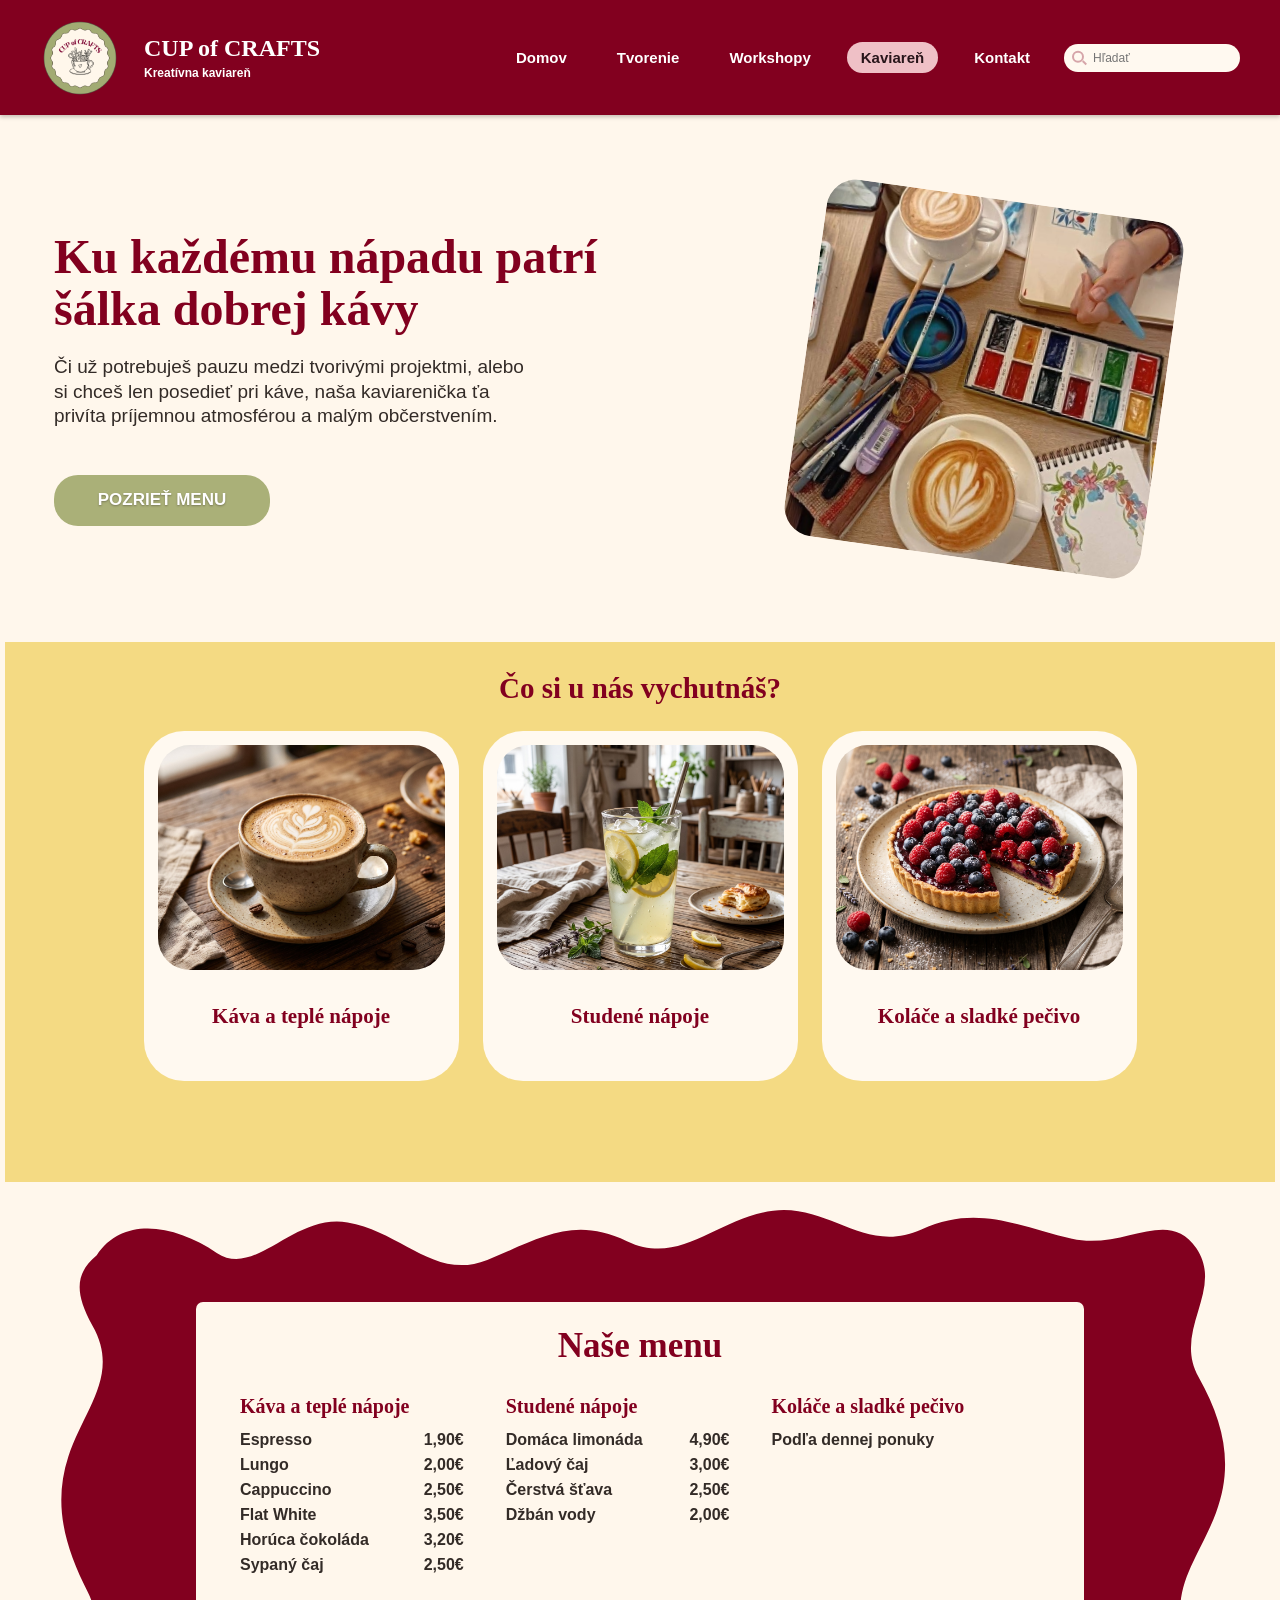
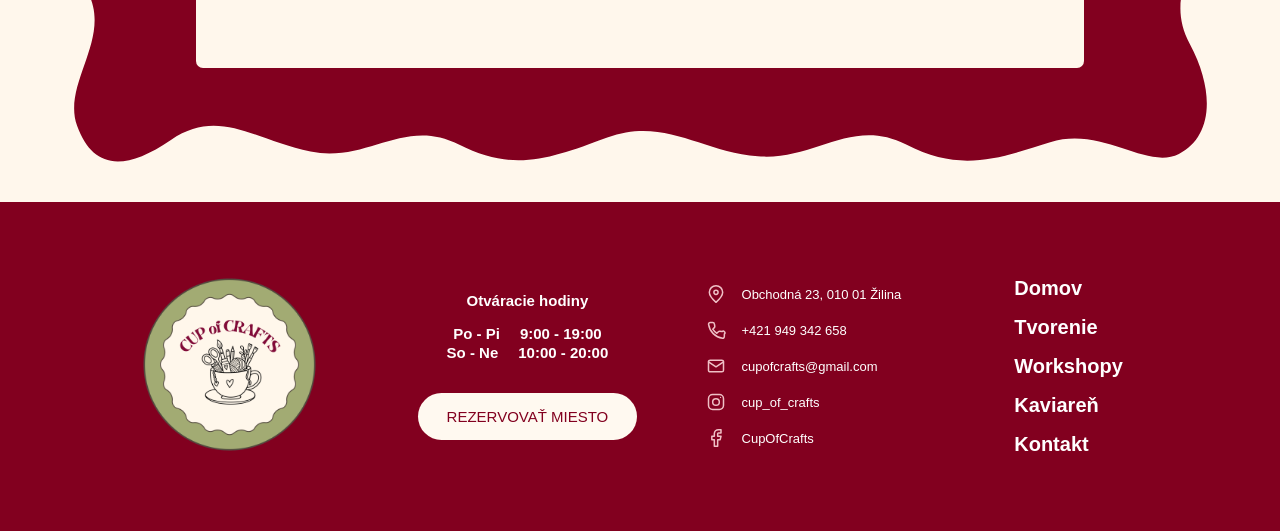
==== commit 6fa0a747: "zmeny responzívnosť cennik kaviaren" ====
--- a/kaviaren.html
+++ b/kaviaren.html
@@ -101,6 +101,33 @@
                    C40 186 74 156 48 114
                    C30 84 34 68 52 54 Z"/>
         </svg>
+        <svg class="cafe-menu-frame-shape cafe-menu-frame-shape--mobile" viewBox="0 0 500 1100" preserveAspectRatio="none" aria-hidden="true" fill="#82001f">
+          <path d="M42 36
+                   C68 18 96 44 126 32
+                   C156 20 184 46 214 32
+                   C244 18 274 44 304 32
+                   C334 20 364 46 394 32
+                   C426 18 454 34 464 62
+                   C494 112 444 162 470 212
+                   C496 262 446 312 472 362
+                   C498 412 446 462 470 512
+                   C496 562 446 612 472 662
+                   C498 712 446 762 470 812
+                   C496 862 446 912 472 962
+                   C478 1058 456 1080 428 1068
+                   C398 1056 370 1080 340 1066
+                   C310 1052 282 1080 252 1066
+                   C222 1052 192 1082 162 1066
+                   C132 1050 104 1080 74 1066
+                   C44 1052 24 1032 36 1002
+                   C4 952 54 912 30 862
+                   C4 812 54 772 28 722
+                   C2 672 54 632 30 582
+                   C4 532 56 492 28 442
+                   C2 392 54 352 30 302
+                   C4 252 56 212 28 162
+                   C6 112 24 64 42 36 Z"/>
+        </svg>
         <div class="cafe-menu-card">
           <h2 id="cafe-menu-title">Naše menu</h2>
           <div class="cafe-menu-columns">
--- a/styles.css
+++ b/styles.css
@@ -242,6 +242,12 @@
   transform: translateY(-1px);
 }
 
+.button-primary:hover,
+.button-secondary:hover,
+.workshop-button:hover {
+  transform: translateY(-3px);
+}
+
 .button:focus-visible,
 a:focus-visible,
 button:focus-visible,
@@ -254,6 +260,7 @@
 .button-secondary {
   background: var(--olive);
   color: white;
+  text-shadow: 0 1px 2px rgb(51 43 39 / 40%);
 }
 
 .intro {
@@ -284,11 +291,29 @@
 }
 
 .intro-image {
+  position: absolute;
+  z-index: 1;
+  inset: 16px;
   display: block;
+  width: calc(100% - 32px);
+  height: calc(100% - 32px);
+  box-shadow: 0 5px 12px rgb(51 43 39 / 22%);
+  object-fit: cover;
+}
+
+.intro-images {
+  position: relative;
   width: clamp(250px, 30vw, 360px);
   aspect-ratio: 1;
   justify-self: center;
-  box-shadow: 0 5px 12px rgb(51 43 39 / 22%);
+}
+
+.intro-scrapbook-image {
+  position: absolute;
+  inset: 0;
+  display: block;
+  width: 100%;
+  height: 100%;
   object-fit: cover;
 }
 
@@ -512,8 +537,7 @@
   text-decoration: none;
 }
 
-.footer-contact a:hover,
-.footer-nav a:hover {
+.footer-contact a:hover {
   text-decoration: underline;
 }
 
@@ -526,6 +550,12 @@
   color: white;
   font-size: clamp(15px, 1.67vw, 20px);
   font-weight: 700;
+  text-decoration: none;
+}
+
+.footer-nav a:hover,
+.footer-nav a:focus-visible {
+  color: var(--pink);
   text-decoration: none;
 }
 
@@ -551,7 +581,7 @@
 .workshop-hero h1 {
   margin: 0 0 20px;
   color: white;
-  font-family: var(--sans);
+  font-family: var(--serif);
   font-size: clamp(34px, 4vw, 48px);
   font-weight: 700;
   line-height: 1.1;
@@ -561,9 +591,8 @@
 .workshop-hero p {
   margin: 0;
   color: white;
-  font-size: clamp(15px, 1.56vw, 19px);
+  font-size: clamp(14px, 1.56vw, 19px);
   font-weight: 700;
-  text-transform: uppercase;
   text-shadow: 0 1px 3px rgb(40 27 19 / 70%);
 }
 
@@ -580,7 +609,7 @@
 .workshop-intro h2,
 .workshop-gallery h2 {
   margin: 0 0 18px;
-  font-family: var(--sans);
+  font-family: var(--serif);
   font-size: clamp(25px, 2.67vw, 32px);
   line-height: 1.2;
 }
@@ -633,7 +662,7 @@
 
 .workshop-schedule h2 {
   margin: 0 0 27px;
-  font-family: var(--sans);
+  font-family: var(--serif);
   font-size: clamp(23px, 2.45vw, 29px);
   line-height: 1.2;
 }
@@ -673,6 +702,7 @@
 
 .workshop-date span {
   margin-top: 8px;
+  color: var(--text);
   font-size: clamp(12px, 1.34vw, 16px);
   font-weight: 700;
   white-space: nowrap;
@@ -680,7 +710,7 @@
 
 .workshop-details h3 {
   margin: 0 0 10px;
-  font-family: var(--sans);
+  font-family: var(--serif);
   font-size: clamp(17px, 1.9vw, 23px);
   line-height: 1.15;
 }
@@ -693,7 +723,7 @@
 
 .workshop-details .workshop-price {
   margin-bottom: 16px;
-  color: var(--burgundy);
+  color: var(--text);
   font-weight: 700;
 }
 
@@ -704,6 +734,7 @@
   background: var(--olive);
   color: white;
   font-size: 12px;
+  text-shadow: 0 1px 2px rgb(51 43 39 / 40%);
 }
 
 .workshop-card-image {
@@ -750,6 +781,7 @@
   display: block;
   width: 100%;
   aspect-ratio: 1;
+  box-shadow: 0 4px 12px rgb(51 43 39 / 22%);
   object-fit: cover;
 }
 
@@ -795,7 +827,7 @@
   aspect-ratio: 1;
   justify-self: center;
   transform: rotate(7deg);
-  border-radius: 58px;
+  border-radius: 30px;
 }
 
 .creation-steps {
@@ -946,12 +978,17 @@
   padding: 28px 0;
 }
 
-.pricing-frame-image {
+.pricing-frame-shape,
+.cafe-menu-frame-shape {
   position: absolute;
   inset: 0;
   width: 100%;
   height: 100%;
-  object-fit: fill;
+  pointer-events: none;
+}
+
+.cafe-menu-frame-shape--mobile {
+  display: none;
 }
 
 .pricing-card {
@@ -1199,6 +1236,30 @@
   }
 }
 
+@media (max-width: 768px) {
+  .cafe-menu-frame {
+    width: min(100%, 540px);
+    aspect-ratio: auto;
+    padding-block: clamp(24px, 8vw, 42px);
+  }
+
+  .cafe-menu-frame > .cafe-menu-frame-shape:not(.cafe-menu-frame-shape--mobile) {
+    display: none;
+  }
+
+  .cafe-menu-frame-shape--mobile {
+    display: block;
+  }
+
+  .cafe-menu-card {
+    width: 76%;
+  }
+
+  .cafe-menu-columns {
+    grid-template-columns: 1fr;
+  }
+}
+
 @media (max-width: 560px) {
   .page-workshopy .workshop-hero {
     height: 550px;
@@ -1408,15 +1469,15 @@
   }
 
   .creation-pricing {
-    min-height: 500px;
+    min-height: 0;
     margin-bottom: 20px;
   }
 
   .pricing-frame {
     width: calc(100% - 20px);
     aspect-ratio: auto;
-    min-height: 350px;
-    padding: 34px 0;
+    min-height: 0;
+    padding-block: 42px;
   }
 
   .pricing-card {
@@ -1544,7 +1605,7 @@
     font-size: 23px;
   }
 
-  .intro-image {
+  .intro-images {
     width: min(76vw, 300px);
   }
 
@@ -1682,7 +1743,7 @@
 
 .cafe-intro h1 {
   margin: 0 0 14px;
-  font-family: var(--sans);
+  font-family: var(--serif);
   font-size: clamp(24px, 2.67vw, 32px);
   line-height: 1.2;
 }
@@ -1717,7 +1778,7 @@
 
 .cafe-offer h2 {
   margin: 0 0 clamp(18px, 2.2vw, 26px);
-  font-family: var(--sans);
+  font-family: var(--serif);
   font-size: clamp(22px, 2.45vw, 29px);
   text-align: center;
 }
@@ -1753,7 +1814,7 @@
 
 .cafe-offer-card h3 {
   margin: clamp(28px, 2.7vw, 34px) 4px 0;
-  font-family: var(--sans);
+  font-family: var(--serif);
   font-size: clamp(16px, 1.78vw, 21px);
   line-height: 1.15;
   text-align: center;
@@ -1786,14 +1847,6 @@
   width: 100%;
   height: 100%;
   object-fit: fill;
-}
-
-.cafe-menu-frame-shape {
-  position: absolute;
-  inset: 0;
-  width: 100%;
-  height: 100%;
-  pointer-events: none;
 }
 
 .cafe-menu-card {
@@ -1821,7 +1874,7 @@
 
 .cafe-menu-category h3 {
   margin: 0 0 12px;
-  font-family: var(--sans);
+  font-family: var(--serif);
   font-size: clamp(16px, 1.98vw, 20px);
   line-height: 1.2;
 }
@@ -1932,13 +1985,18 @@
     padding-block: 24px;
   }
 
+  .pricing-frame,
   .cafe-menu-frame {
     aspect-ratio: auto;
-    padding-block: 42px;
+    padding-block: clamp(24px, 8vw, 42px);
   }
 
   .cafe-menu-card {
-    width: 84%;
+    min-height: 0;
+  }
+
+  .cafe-menu-card {
+    width: 76%;
     padding: 22px 18px;
   }
 
@@ -1963,14 +2021,10 @@
 
 .contact-pattern {
   height: 34px;
-  background-color: #e8d9ad;
-  background-image:
-    radial-gradient(ellipse at 50% 0%, var(--cream) 0 5px, transparent 6px),
-    radial-gradient(ellipse at 100% 50%, var(--cream) 0 5px, transparent 6px),
-    radial-gradient(ellipse at 50% 100%, var(--cream) 0 5px, transparent 6px),
-    radial-gradient(ellipse at 0% 50%, var(--cream) 0 5px, transparent 6px),
-    radial-gradient(circle at 50% 50%, var(--cream) 0 4px, transparent 5px);
-  background-size: 32px 32px;
+  background-image: url("img/scrapbook_papier.png");
+  background-position: center;
+  background-size: 300px auto;
+  background-repeat: repeat;
 }
 
 .contact-location {
@@ -1985,7 +2039,7 @@
 
 .contact-location h1,
 .contact-reservation h2 {
-  font-family: var(--sans);
+  font-family: var(--serif);
   font-size: clamp(25px, 3.2vw, 32px);
   line-height: 1.2;
 }
@@ -2030,6 +2084,7 @@
 
 .contact-detail h2 {
   margin-bottom: 2px;
+  font-family: var(--serif);
   font-weight: 700;
 }
 
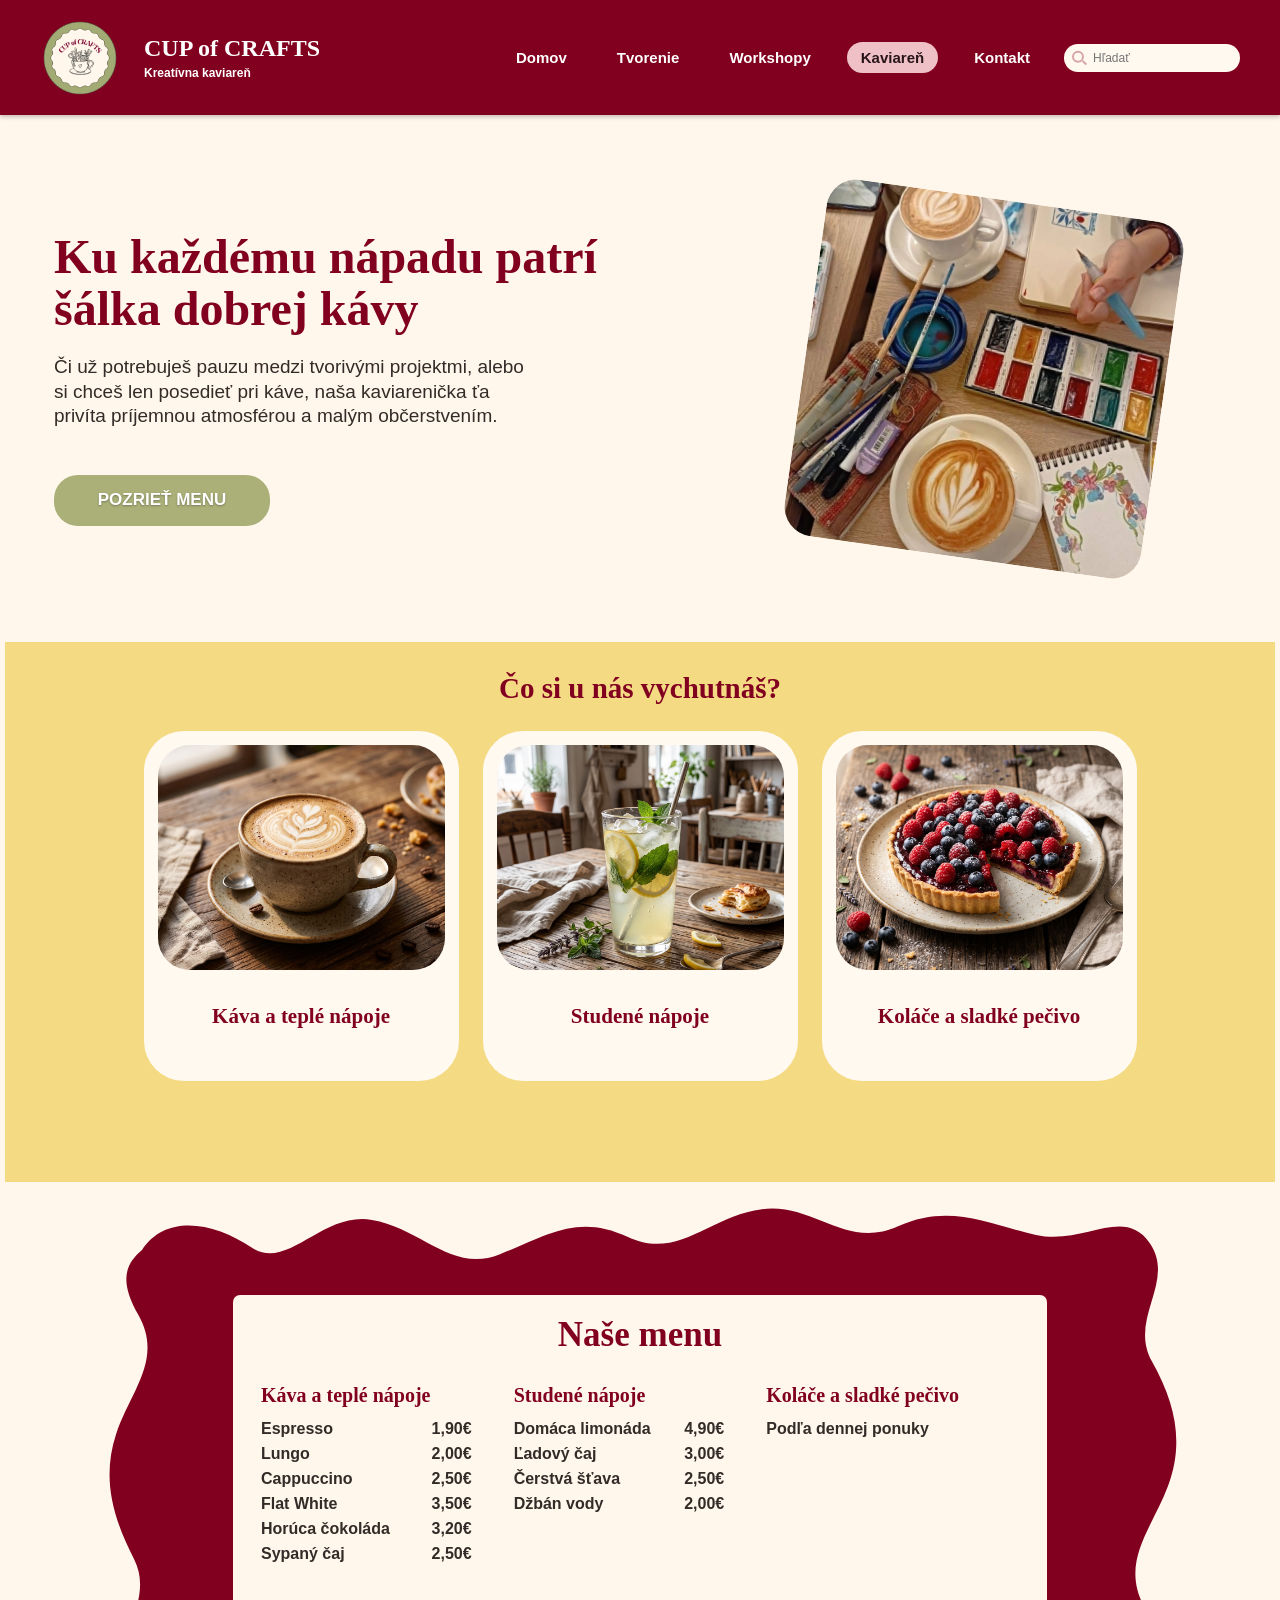
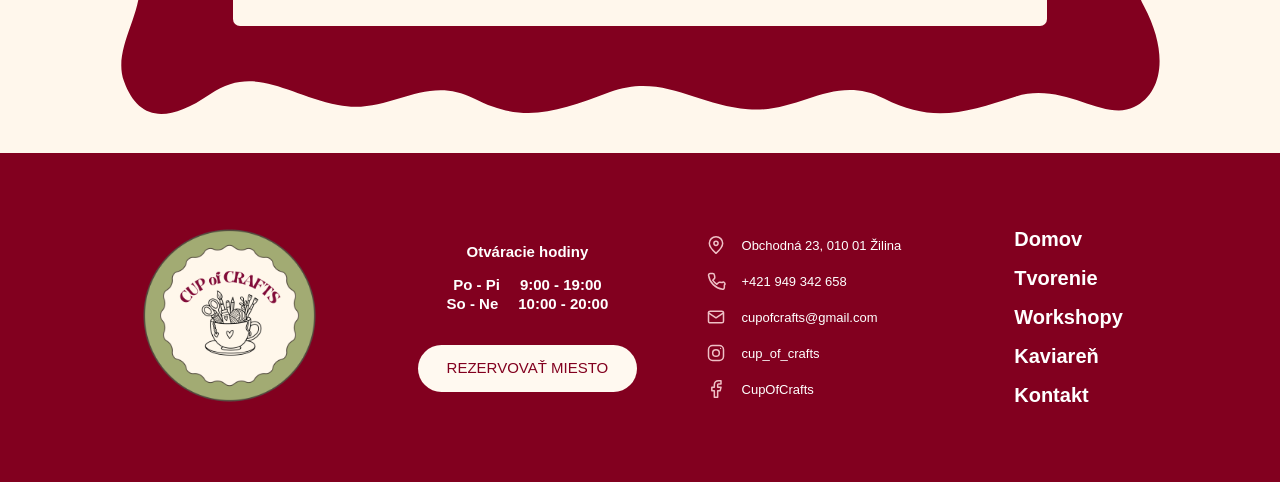
==== commit 958e0cf4: "zmeny ramceky cenniky" ====
--- a/kaviaren.html
+++ b/kaviaren.html
@@ -73,7 +73,7 @@
     </section>
 
     <section class="cafe-menu searchable" id="menu" aria-labelledby="cafe-menu-title">
-      <div class="section-shell cafe-menu-frame">
+      <div class="cafe-menu-frame">
         <svg class="cafe-menu-frame-shape" viewBox="0 0 1100 500" preserveAspectRatio="none" aria-hidden="true" fill="#82001f">
           <path d="M52 54
                    C76 20 124 28 162 52
--- a/styles.css
+++ b/styles.css
@@ -982,12 +982,17 @@
 .cafe-menu-frame-shape {
   position: absolute;
   inset: 0;
+  z-index: 0;
   width: 100%;
   height: 100%;
   pointer-events: none;
 }
 
 .cafe-menu-frame-shape--mobile {
+  display: none;
+}
+
+.pricing-frame-shape--mobile {
   display: none;
 }
 
@@ -1236,30 +1241,6 @@
   }
 }
 
-@media (max-width: 768px) {
-  .cafe-menu-frame {
-    width: min(100%, 540px);
-    aspect-ratio: auto;
-    padding-block: clamp(24px, 8vw, 42px);
-  }
-
-  .cafe-menu-frame > .cafe-menu-frame-shape:not(.cafe-menu-frame-shape--mobile) {
-    display: none;
-  }
-
-  .cafe-menu-frame-shape--mobile {
-    display: block;
-  }
-
-  .cafe-menu-card {
-    width: 76%;
-  }
-
-  .cafe-menu-columns {
-    grid-template-columns: 1fr;
-  }
-}
-
 @media (max-width: 560px) {
   .page-workshopy .workshop-hero {
     height: 550px;
@@ -1474,19 +1455,19 @@
   }
 
   .pricing-frame {
-    width: calc(100% - 20px);
+    width: min(100% - 40px, 540px);
     aspect-ratio: auto;
     min-height: 0;
-    padding-block: 42px;
+    padding-block: 48px;
   }
 
   .pricing-card {
-    width: 78%;
+    width: 76%;
     padding: 18px 12px;
   }
 
   .pricing-card p {
-    font-size: 18px;
+    font-size: 16px;
   }
 
   .creation-groups-inner {
@@ -1911,7 +1892,6 @@
   }
 
   .cafe-menu-card {
-    width: 86%;
     padding-inline: 22px;
   }
 }
@@ -1988,7 +1968,7 @@
   .pricing-frame,
   .cafe-menu-frame {
     aspect-ratio: auto;
-    padding-block: clamp(24px, 8vw, 42px);
+    padding-block: clamp(48px, 10vw, 64px);
   }
 
   .cafe-menu-card {
@@ -2016,6 +1996,65 @@
   .cafe-menu-category li,
   .cafe-menu-category p {
     font-size: 14px;
+  }
+}
+
+@media (min-width: 769px) {
+  .pricing-frame,
+  .cafe-menu .cafe-menu-frame {
+    width: min(100% - 96px, 1100px);
+    aspect-ratio: 2.05;
+    padding: 28px 0;
+  }
+
+  .pricing-frame > .pricing-card,
+  .cafe-menu-frame > .cafe-menu-card {
+    width: 74%;
+    max-width: 820px;
+    min-height: 69%;
+    padding: 20px 28px;
+    border-radius: 7px;
+  }
+}
+
+@media (max-width: 768px) {
+  .pricing-frame,
+  .cafe-menu .cafe-menu-frame {
+    width: min(100% - 40px, 540px);
+    aspect-ratio: auto;
+    padding-block: clamp(48px, 10vw, 64px);
+  }
+
+  .pricing-frame > .pricing-frame-shape:not(.pricing-frame-shape--mobile),
+  .cafe-menu-frame > .cafe-menu-frame-shape:not(.cafe-menu-frame-shape--mobile) {
+    display: none;
+  }
+
+  .pricing-frame-shape--mobile,
+  .cafe-menu-frame-shape--mobile {
+    display: block;
+  }
+
+  .pricing-frame > .pricing-card,
+  .cafe-menu-frame > .cafe-menu-card {
+    width: 76%;
+    max-width: 820px;
+    min-height: 0;
+    padding: 18px clamp(12px, 4vw, 24px);
+    border-radius: 7px;
+  }
+
+  .pricing-card p,
+  .pricing-card .pricing-note {
+    font-size: clamp(15px, 4vw, 18px);
+  }
+
+  .pricing-value {
+    white-space: nowrap;
+  }
+
+  .cafe-menu-columns {
+    grid-template-columns: 1fr;
   }
 }
 
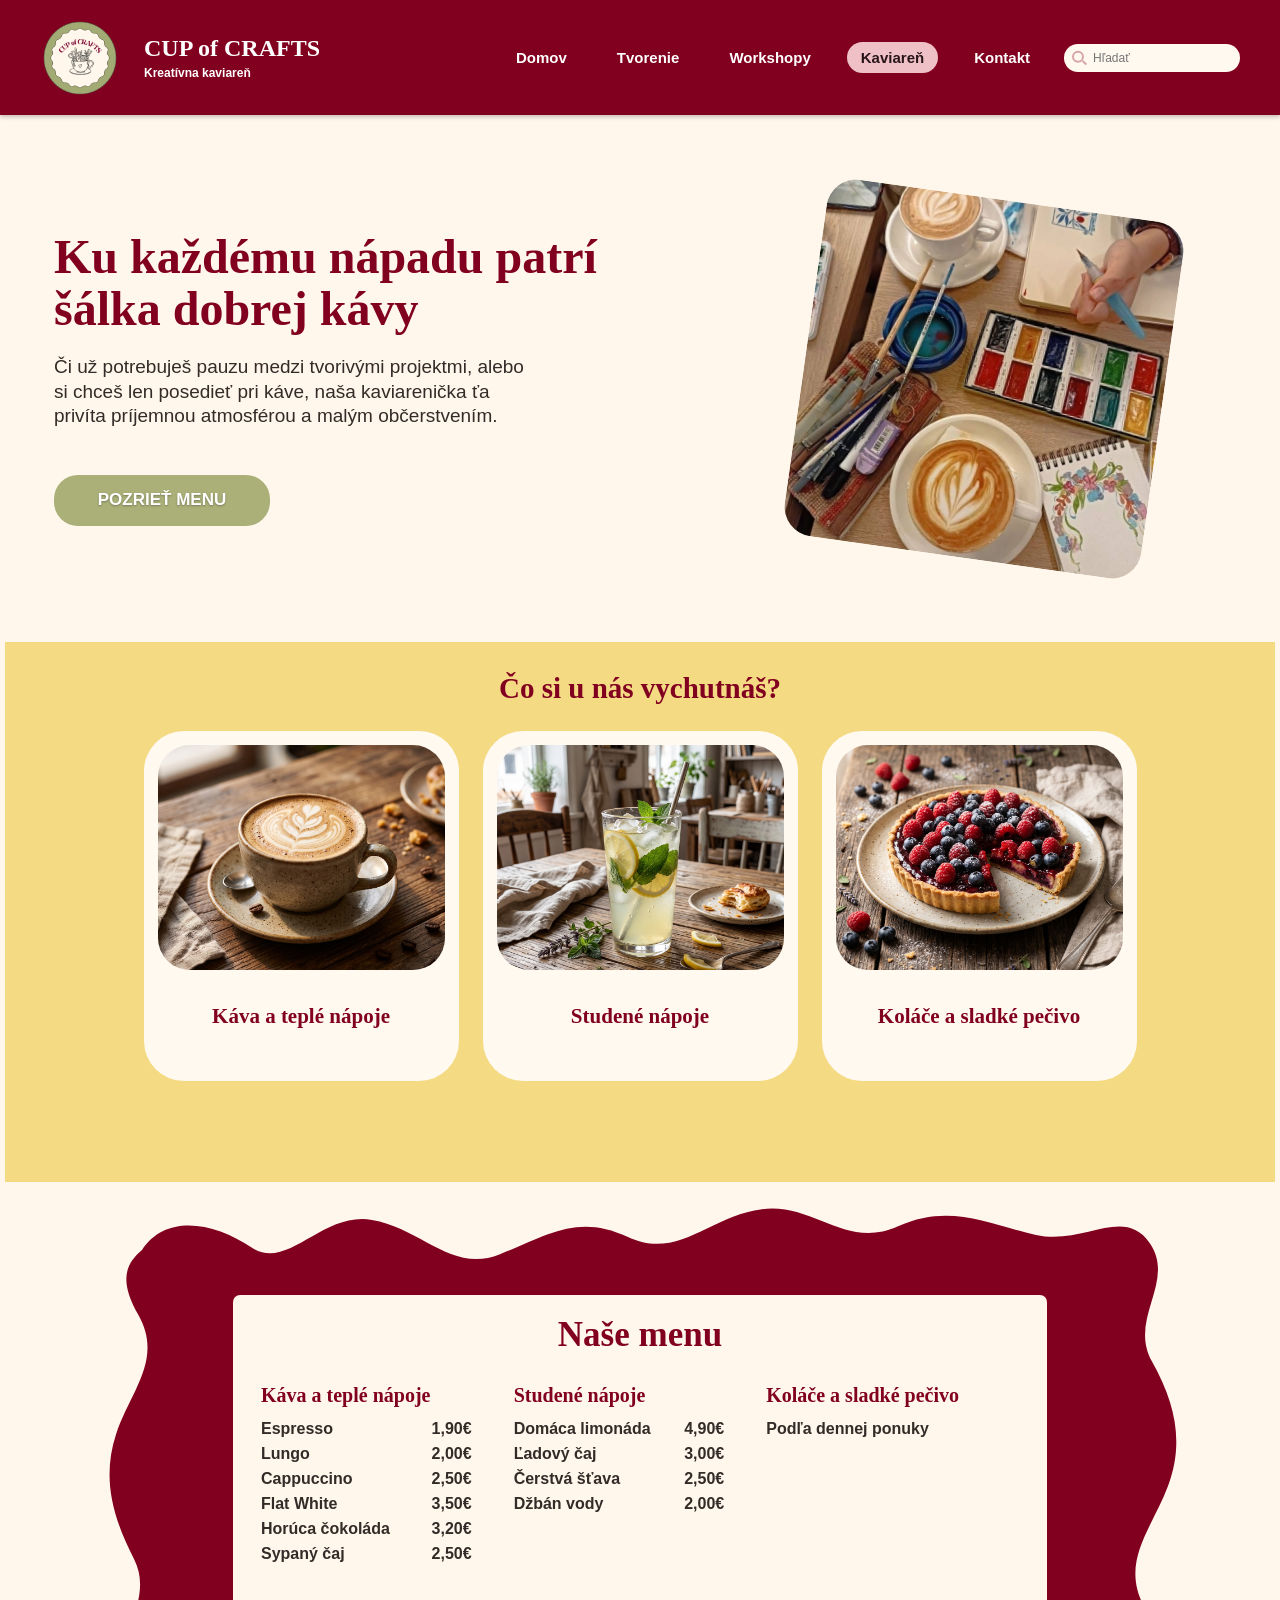
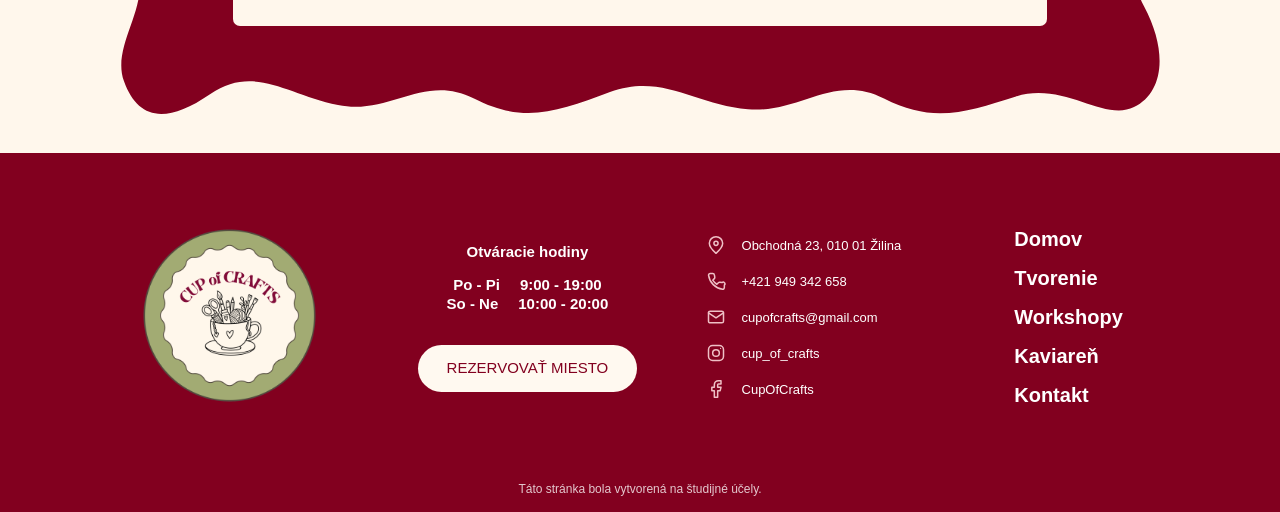
==== commit ae82263c: "štúdijné účely text" ====
--- a/kaviaren.html
+++ b/kaviaren.html
@@ -192,6 +192,7 @@
         <a href="kontakt.html">Kontakt</a>
       </nav>
     </div>
+    <p class="study-notice">Táto stránka bola vytvorená na študijné účely.</p>
   </footer>
 </body>
 </html>
--- a/styles.css
+++ b/styles.css
@@ -462,6 +462,14 @@
   color: white;
 }
 
+.study-notice {
+  margin: 0;
+  padding: 0 24px 16px;
+  color: rgb(255 255 255 / 78%);
+  font-size: 12px;
+  text-align: center;
+}
+
 .footer-inner {
   display: grid;
   width: min(100% - 64px, 1200px);
